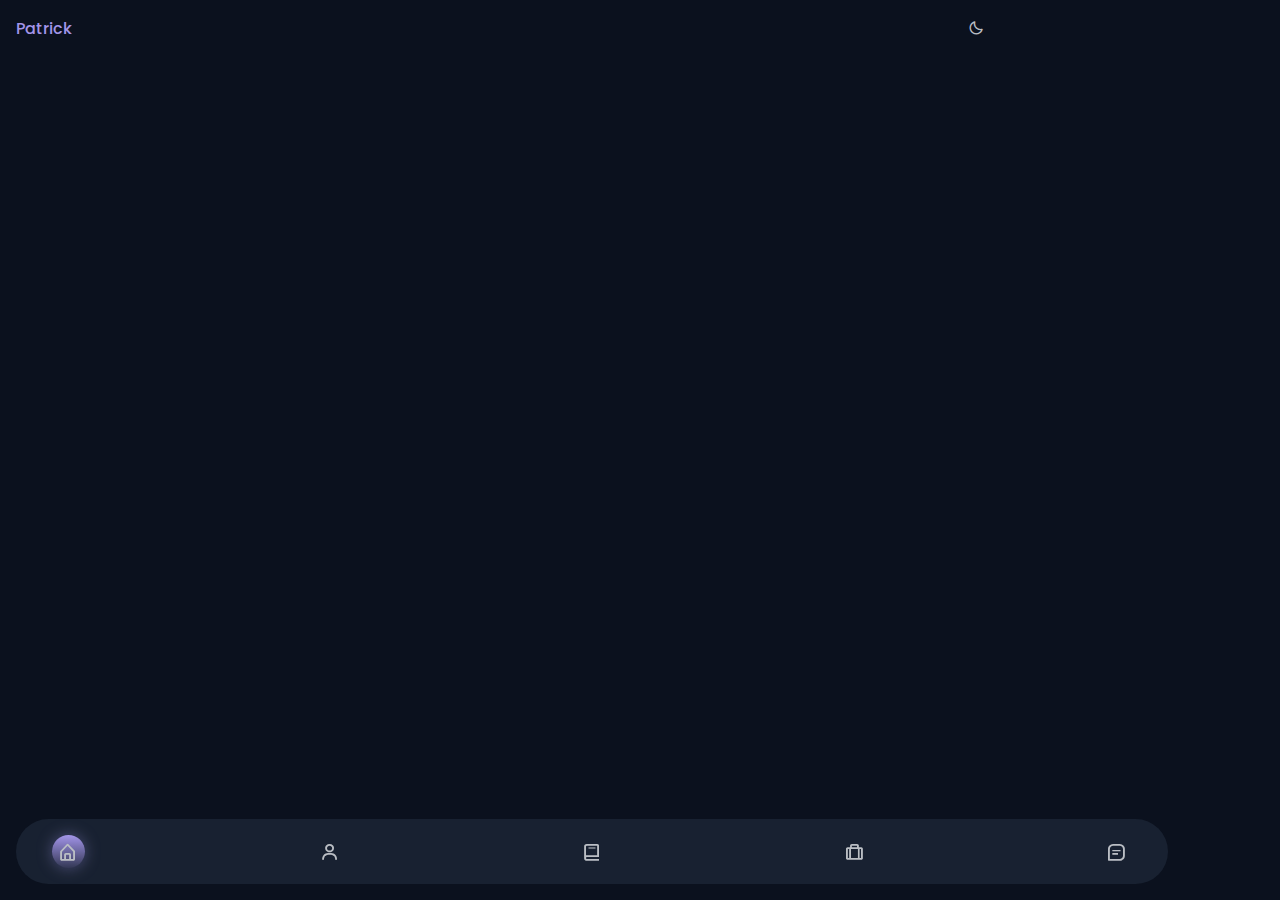
==== Portfolio Project/index.html @ 2e7e0c88 "Structure laid out, navbar completed." ====
<!DOCTYPE html>
  <html lang="en">
  <head>
    <meta charset="UTF-8">
    <meta name="viewport" content="width=device-width, initial-scale=1.0">

    <!--=============== FAVICON ===============-->
    <link rel="shortcut icon" href="Assets/favicon.png" type="image/x-icon">

    <!--=============== BOXICONS ===============-->
    <link href='https://unpkg.com/boxicons@2.1.2/css/boxicons.min.css' rel='stylesheet'>  

    <!--=============== SWIPER CSS ===============-->
    <link rel="stylesheet" href="">

    <!--=============== CSS ===============-->
    <link rel="stylesheet" href="CSS/styles.css">

    <title>Portfolio</title>
  </head>

  <body>
    <!--=============== HEADER ===============-->
    <header class="header" id="header">
            <nav class="nav container">
              <a href="#" class="nav__logo">Patrick</a>

              <div class="nav__menu">
                <ul class="nav__list">
                  <li class="nav__item">
                    <a href="#home" class="nav__link active-link">
                      <i class='bx bx-home-alt'></i>
                    </a>
                  </li>

                  <li class="nav__item">
                    <a href="#about" class="nav__link">
                      <i class='bx bx-user' ></i>
                    </a>
                  </li>

                  <li class="nav__item">
                    <a href="#skills" class="nav__link">
                      <i class='bx bx-book' ></i>
                    </a>
                  </li>

                  <li class="nav__item">
                    <a href="#work" class="nav__link">
                      <i class='bx bx-briefcase-alt' ></i>
                    </a>
                  </li>

                  <li class="nav__item">
                    <a href="#contact" class="nav__link">
                      <i class='bx bx-message-square-detail' ></i>
                    </a>
                  </li>
                </ul>
              </div>

              <!-- Light/Dark Mode Toggle -->
              <i class='bx bx-moon change-theme' id="theme-button"></i>

            </nav>
    </header>

    <!--=============== MAIN ===============-->
    <main class="main">

      <!--=============== HOME ===============-->
      <section class="home section" id="home">
                
      </section>
            
      <!--=============== ABOUT ===============-->
      <section class="about section" id="about">
                
      </section>

      <!--=============== SKILLS ===============-->
      <section class="skills section" id="skills">
                
      </section>

      <!--=============== SERVICES ===============-->
      <section class="services section">
                
      </section>

      <!--=============== WORK ===============-->
      <section class="work section" id="work">
                
      </section>

      <!--=============== TESTIMONIALS ===============-->
      <section class="testimonial section">
                
      </section>

      <!--=============== CONTACT ===============-->
      <section class="contact section" id="contact">
                
      </section>
    </main>

    <!--=============== FOOTER ===============-->
    <footer class="footer">
            
    </footer>

    <!--=============== SCROLLREVEAL ===============-->
    <script src=""></script>

    <!--=============== SWIPER JS ===============-->
    <script src=""></script>

    <!--=============== MIXITUP FILTER ===============-->
    <script src=""></script>

    <!--=============== MAIN JS ===============-->
    <script src="JS/main.js"></script>

  </body>

</html>
---- Portfolio Project/CSS/styles.css ----
/*=============== GOOGLE FONTS ===============*/
@import url('https://fonts.googleapis.com/css2?family=Poppins:wght@400;500;600&display=swap');

/*=============== VARIABLES CSS ===============*/
:root {
  --header-height: 3.5rem;

  /*========== Colors ==========*/
  /*Color mode HSL(hue, saturation, lightness)*/
  /*
        Purple: hsl(250, 66%, 75%)
        Blue: hsl(207, 90%, 72%)
        Pink: hsl(356, 66%, 75%)
        Teal: hsl(174, 63%, 62%)
  */

  --first-hue: 250;
  --sat: 66%;
  --lig: 75%;
  --second-hue: 219;

  --first-color: hsl(var(--first-hue), var(--sat), var(--lig));
  --first-color-alt: hsl(var(--first-hue), var(--sat), 71%); /* -4% */
  --title-color: hsl(var(--second-hue), 15%, 95%);
  --text-color: hsl(var(--second-hue), 8%, 75%);
  --text-color-light: hsl(var(--second-hue), 4%, 55%);
  --body-color: hsl(var(--second-hue), 48%, 8%);
  --container-color: hsl(var(--second-hue), 32%, 12%);

  /*========== Font and typography ==========*/
  /*.5rem = 8px | 1rem = 16px ...*/
  --body-font: 'Poppins', sans-serif;
  --biggest-font-size: 1.75rem;
  --h1-font-size: 1.5rem;
  --h2-font-size: 1.25rem;
  --h3-font-size: 1rem;
  --normal-font-size: .938rem;
  --small-font-size: .813rem;
  --smaller-font-size: .75rem;
  --tiny-font-size: .625rem;

  /*========== Font weight ==========*/
  --font-medium: 500;
  --font-semibold: 600;

  /*========== z index ==========*/
  --z-tooltip: 10;
  --z-fixed: 100;
  --z-modal: 1000;
}

/* Responsive typography */
@media screen and (min-width: 968px) {
  :root {
    --biggest-font-size: 2.5rem;
    --h1-font-size: 2.25rem;
    --h2-font-size: 1.5rem;
    --h3-font-size: 1.25rem;
    --normal-font-size: 1rem;
    --small-font-size: .875rem;
    --smaller-font-size: .813rem;
  }
}

/*=============== BASE ===============*/
* {
  box-sizing: border-box;
  padding: 0;
  margin: 0;
}

html {
  scroll-behavior: smooth;
}

body,
button,
input,
textarea {
  font-family: var(--body-font);
  font-size: var(--normal-font-size);
}

body {
  background-color: var(--body-color);
  color: var(--text-color);
  transition: .4s; /* for light mode animation */
}

h1, h2, h3 {
  color: var(--title-color);
  font-weight: var(--font-semibold);
}

ul {
  list-style: none;
}

a {
  text-decoration: none;
}

button {
  cursor: pointer;
  border: none;
  outline: none;
}

img {
  max-width: 100%;
  height: auto;
}

/*=============== THEME ===============*/


/*========== Variables Dark theme ==========*/


/*========== 
    Color changes in some parts of 
    the website, in light theme
==========*/


/*=============== REUSABLE CSS CLASSES ===============*/
.container {
  max-width: 968px;
  margin-left: 1rem;
  margin-right: 1rem;
}

.grid {
  display: grid;
  gap: 1.25rem;
}

.main {
  overflow: hidden;
}

.section {
  padding: 4.5rem 0 1rem;
}

.section__title, 
.section__subtitle {
  text-align: center;
}

.section__title {
  font-size: var(--h2-font-size);
  color: var(--first-color);
  margin-bottom: 2rem;
}

.section__subtitle {
  display: block;
  font-size: var(--smaller-font-size);
  color: var(--text-color-light);
}

/*=============== HEADER & NAV===============*/
.header {
    position: fixed;
    top: 0;
    left: 0;
    width: 100%;
    background-color: var(--body-color);
    z-index: var(--z-fixed);
}

.nav {
    height: var(--header-height);
    display: flex;
    justify-content: space-between;
    align-items: center;
}

.nav__logo {
    color: var(--first-color);
    font-weight: var(--font-medium);
    transition: .4s;
}

.nav__logo:hover {
    color: var(--first-color-alt);
}

.nav__menu {
    position: fixed;
    bottom: 1rem;
    background-color: hsla(var(--second-hue), 32%, 16%, .8);
    width: 90%;
    border-radius: 4rem;
    padding: 1rem 2.25rem;
    backdrop-filter: blur(10px);
}

.nav__list {
    display: flex;
    justify-content: space-between;
    align-items: center;
}

.nav__link {
    color: var(--text-color);
    font-size: 1.25rem;
    padding: .4rem;
    display: flex;
    border-radius: 5rem;
}

/* Active link */

.active-link {
    background: linear-gradient(180deg,
                hsla(var(--first-hue), var(--sat), var(--lig), 1),
                hsla(var(--first-hue), var(--sat), var(--lig), .2)
                );
    box-shadow: 0 0 16px hsla(var(--first-hue), var(--sat), var(--lig), .4);
}

/* Change background header */


/*=============== HOME ===============*/


/*=============== BUTTONS ===============*/


/*=============== ABOUT ===============*/


/*=============== SKILLS ===============*/


/*=============== SERVICES ===============*/


/* Services modal */


/*Active modal*/


/*=============== WORK ===============*/


/* Active item work*/


/*=============== TESTIMONIAL ===============*/


/* Swiper class */


/*=============== CONTACT ===============*/


/*=============== FOOTER ===============*/


/*=============== SCROLL BAR ===============*/


/*=============== BREAKPOINTS ===============*/
/* For small devices */


/* For medium devices */


/* For large devices */
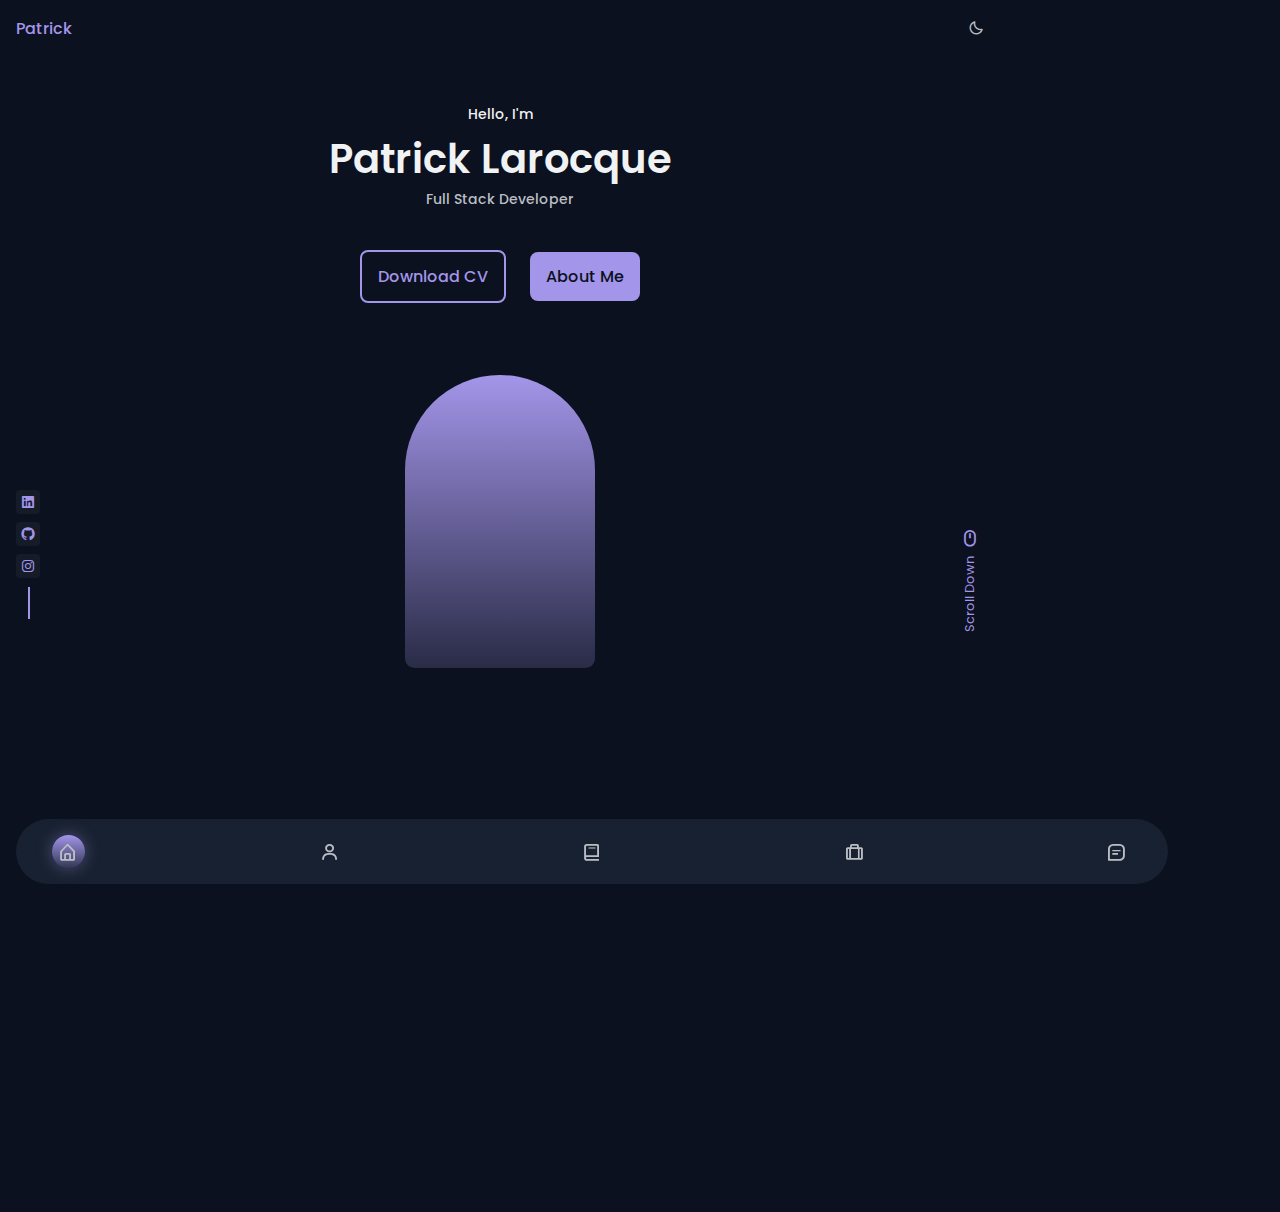
==== commit 3c14c2a3: "README updated. Portfolio home page completed." ====
--- a/Portfolio Project/index.html
+++ b/Portfolio Project/index.html
@@ -70,7 +70,40 @@
 
       <!--=============== HOME ===============-->
       <section class="home section" id="home">
-                
+        <div class="home__container container grid">
+          
+          <div class="home__data">
+            <span class="home__greeting">Hello, I'm</span>
+            <h1 class="home__name">Patrick Larocque</h1>
+            <h3 class="home__education">Full Stack Developer</h3>
+
+            <div class="home__buttons">
+              <a href="" class="button button--ghost">Download CV</a>
+              <a href="#about" class="button">About Me</a>
+            </div>
+          </div>
+
+          <div class="home__handle">
+            <img src="" alt="" class="home__img">
+          </div>
+
+          <div class="home__social">
+            <a href="" class="home__social-link">
+              <i class='bx bxl-linkedin-square'></i>
+            </a>
+            <a href="" class="home__social-link">
+              <i class='bx bxl-github'></i>
+            </a>
+            <a href="" class="home__social-link">
+              <i class='bx bxl-instagram'></i>
+            </a>
+          </div>
+          
+          <a href="#about" class="home__scroll">
+            <i class='bx bx-mouse home__scroll-icon' ></i>
+            <span class="home__scroll-name">Scroll Down</span>
+          </a>
+        </div>           
       </section>
             
       <!--=============== ABOUT ===============-->
--- a/Portfolio Project/CSS/styles.css
+++ b/Portfolio Project/CSS/styles.css
@@ -225,10 +225,139 @@
 
 
 /*=============== HOME ===============*/
-
+.home__container {
+  position: relative;
+  row-gap: 4.5rem;
+  padding-top: 2rem;
+}
+
+.home__data {
+  text-align: center;
+}
+
+.home__greeting,
+.home__education {
+  font-size: var(--small-font-size);
+  font-weight: var(--font-medium);
+}
+
+.home__greeting {
+  display: block;
+  color: var(--title-color);
+  margin-bottom: .25rem;
+}
+
+.home__education {
+  color: var(--text-color);
+  margin-bottom: 2.5rem;
+}
+
+.home__name {
+  font-size: var(--biggest-font-size);
+}
+
+.home__img {
+  width: 160px;
+}
+
+.home__handle {
+  justify-self: center;
+  width: 190px;
+  height: 293px;
+  background: linear-gradient(180deg,
+              hsla(var(--first-hue), var(--sat), var(--lig), 1),
+              hsla(var(--first-hue), var(--sat), var(--lig), .2)
+              );
+  border-radius: 10rem 10rem 1rem 1rem;
+  display: flex;
+  align-items: flex-end;
+  justify-content: center;
+  overflow: hidden;
+}
+
+.home__buttons {
+  display: flex;
+  justify-content: center;
+  align-items: center;
+  gap: 1.5rem;
+}
+
+.home__social,
+.home__scroll {
+  position: absolute;
+}
+
+.home__social {
+  bottom: 5rem;
+  left: 0;
+  display: grid;
+  row-gap: .5rem;
+}
+
+.home__social-link {
+  width: max-content;
+  background-color: var(--container-color);
+  color: var(--first-color);
+  padding: .25rem;
+  border-radius: .25rem;
+  display: flex;
+  font-size: 1rem;
+  transition: .4s;
+}
+
+.home__social-link:hover {
+  background-color: --first-color;
+  color: #fff;
+}
+
+.home__social::after {
+  content: '';
+  width: 32px;
+  height: 2px;
+  background-color: var(--first-color);
+  transform: rotate(90deg) translate(16px, 3px);
+}
+
+.home__scroll {
+  color: var(--first-color);
+  right: -1.5rem;
+  bottom: 4rem;
+  display: grid;
+  row-gap: 2.25rem;
+  justify-items: center;
+}
+
+.home__scroll-icon {
+  font-size: 1.25rem;
+}
+
+.home__scroll-name {
+  font-size: var(--smaller-font-size);
+  transform: rotate(-90deg);
+}
 
 /*=============== BUTTONS ===============*/
-
+.button {
+  display: inline-block;
+  background-color: var(--first-color);
+  color: var(--body-color);
+  padding: .75rem 1rem;
+  border-radius: .5rem;
+  font-weight: var(--font-medium);
+  transition: .4s;
+}
+
+.button:hover {
+  background-color: var(--first-color-alt);
+  color: var(--body-color);
+}
+
+.button--ghost {
+  background-color: transparent;
+  border: 2px solid var(--first-color);
+  color: var(--first-color);
+
+}
 
 /*=============== ABOUT ===============*/
 
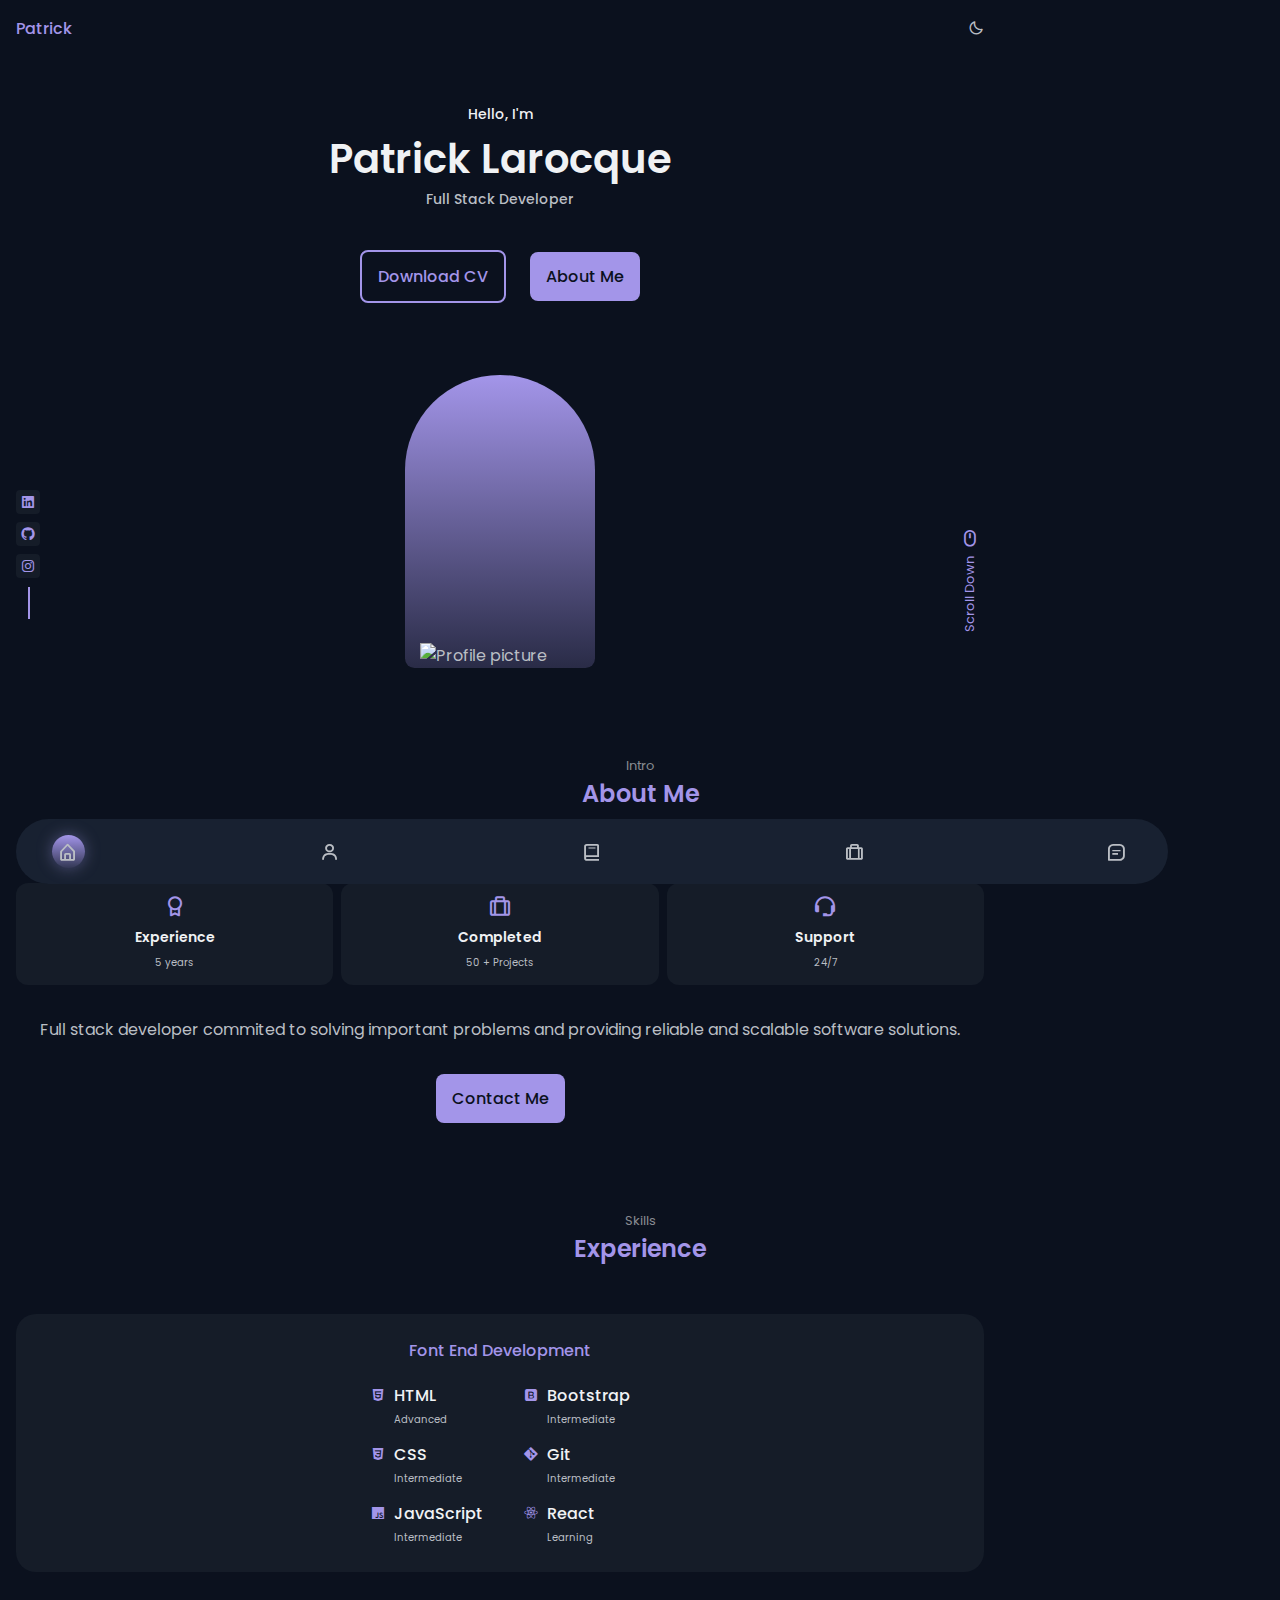
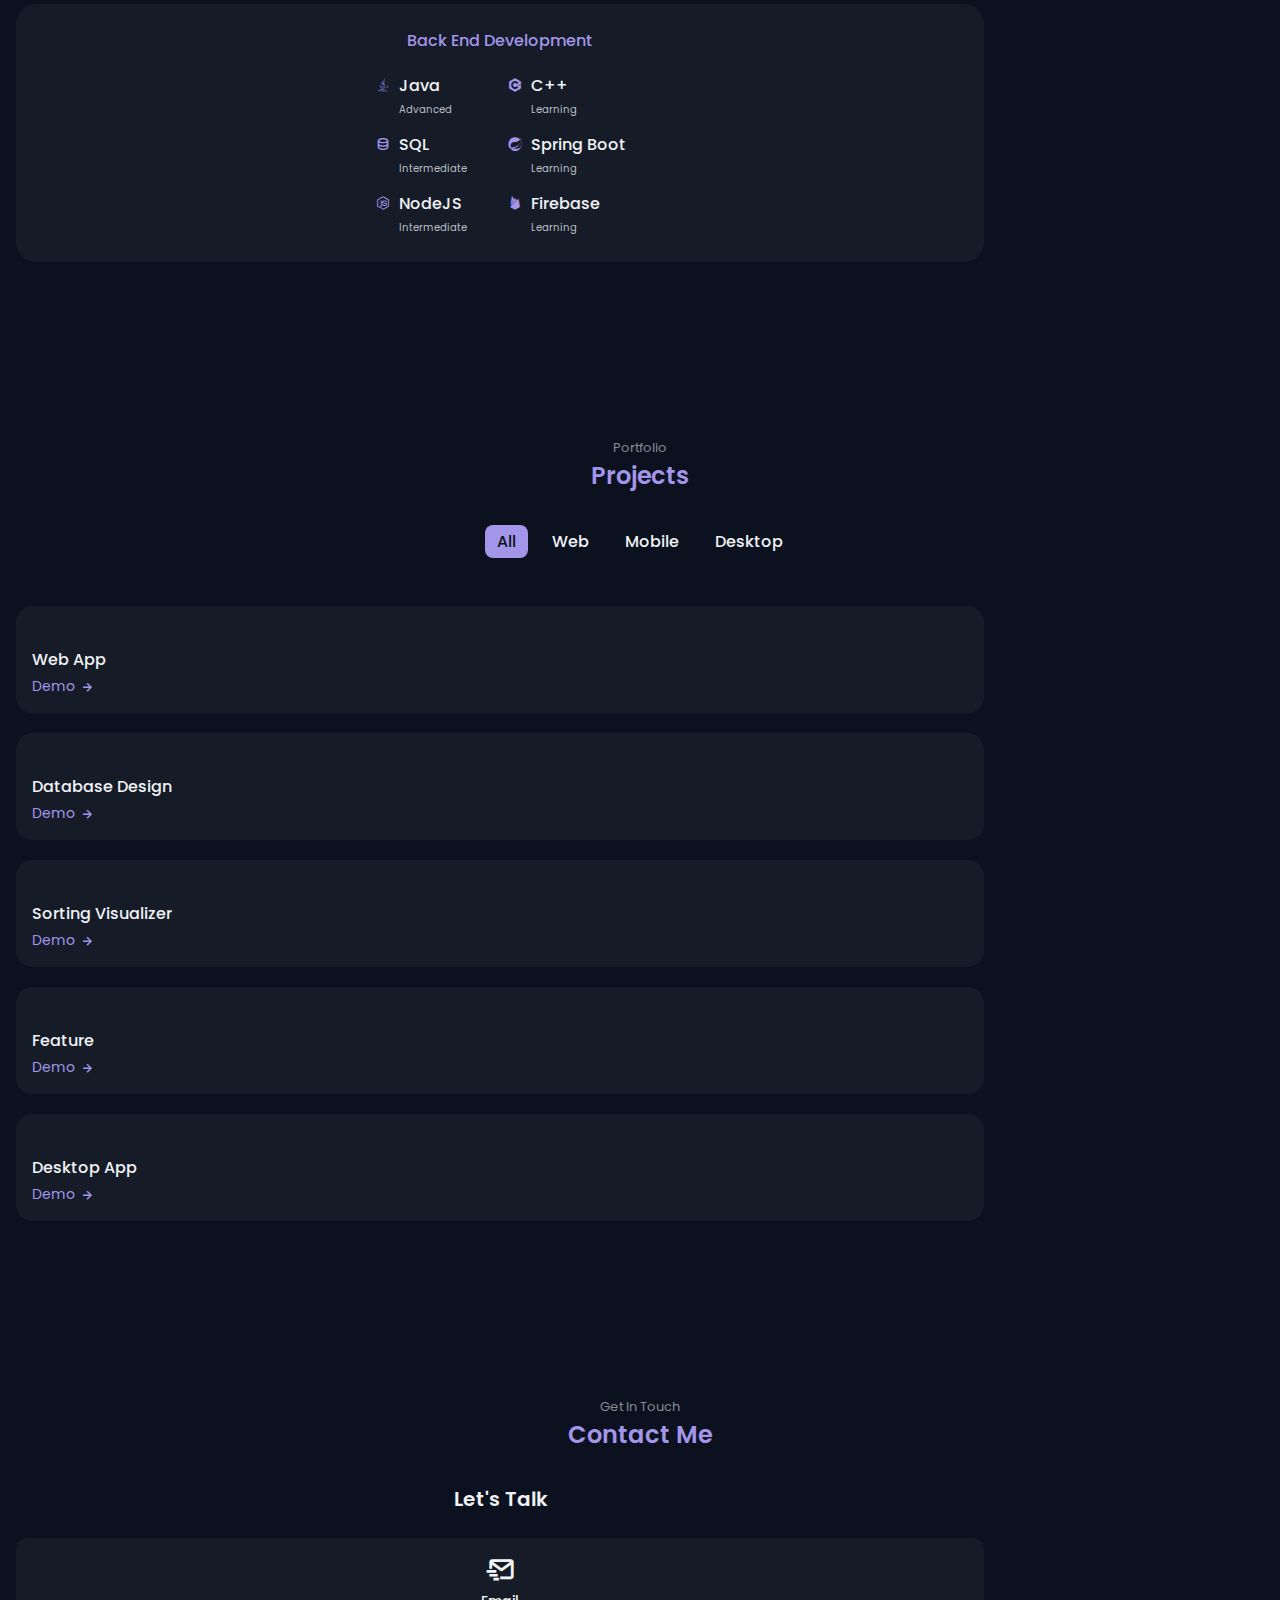
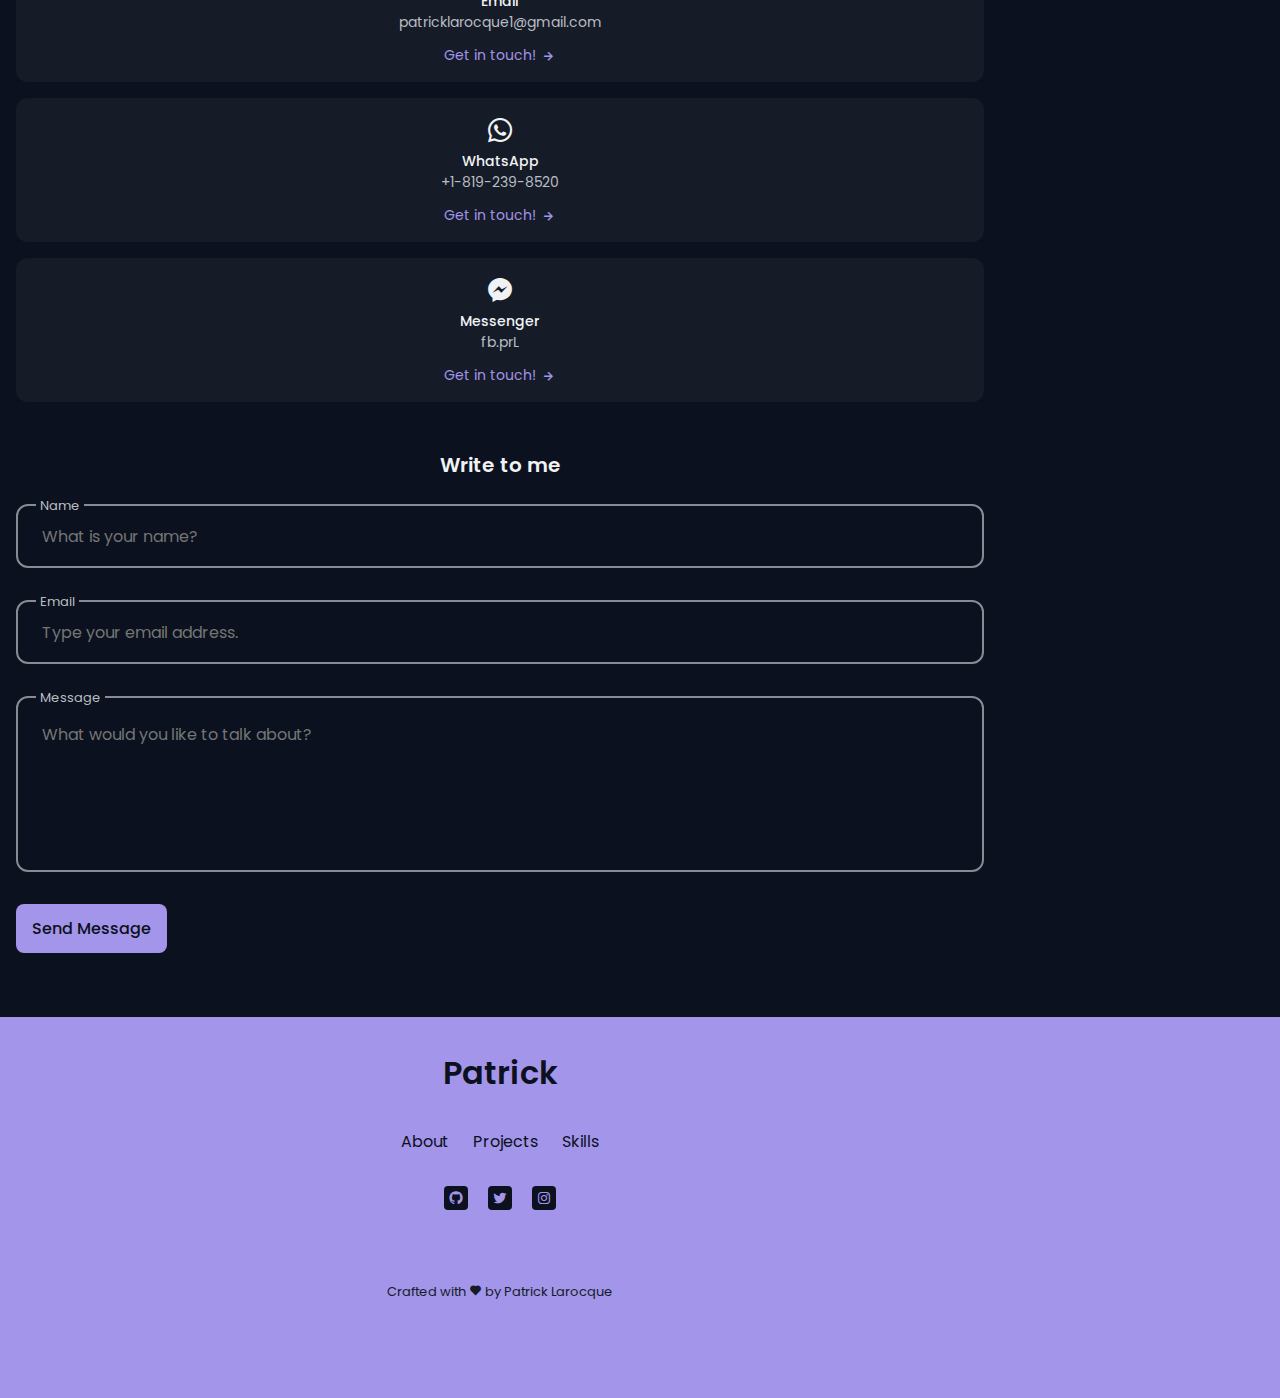
==== commit b826d89b: "Skills, Work, Contact and Footer sections completed." ====
--- a/Portfolio Project/index.html
+++ b/Portfolio Project/index.html
@@ -22,47 +22,47 @@
   <body>
     <!--=============== HEADER ===============-->
     <header class="header" id="header">
-            <nav class="nav container">
-              <a href="#" class="nav__logo">Patrick</a>
-
-              <div class="nav__menu">
-                <ul class="nav__list">
-                  <li class="nav__item">
-                    <a href="#home" class="nav__link active-link">
-                      <i class='bx bx-home-alt'></i>
-                    </a>
-                  </li>
-
-                  <li class="nav__item">
-                    <a href="#about" class="nav__link">
-                      <i class='bx bx-user' ></i>
-                    </a>
-                  </li>
-
-                  <li class="nav__item">
-                    <a href="#skills" class="nav__link">
-                      <i class='bx bx-book' ></i>
-                    </a>
-                  </li>
-
-                  <li class="nav__item">
-                    <a href="#work" class="nav__link">
-                      <i class='bx bx-briefcase-alt' ></i>
-                    </a>
-                  </li>
-
-                  <li class="nav__item">
-                    <a href="#contact" class="nav__link">
-                      <i class='bx bx-message-square-detail' ></i>
-                    </a>
-                  </li>
-                </ul>
-              </div>
-
-              <!-- Light/Dark Mode Toggle -->
-              <i class='bx bx-moon change-theme' id="theme-button"></i>
-
-            </nav>
+      <nav class="nav container">
+        <a href="#" class="nav__logo">Patrick</a>
+
+          <div class="nav__menu">
+            <ul class="nav__list">
+              <li class="nav__item">
+                <a href="#home" class="nav__link active-link">
+                  <i class='bx bx-home-alt'></i>
+                 </a>
+              </li>
+
+              <li class="nav__item">
+                <a href="#about" class="nav__link">
+                  <i class='bx bx-user' ></i>
+                </a>
+              </li>
+
+              <li class="nav__item">
+                <a href="#skills" class="nav__link">
+                  <i class='bx bx-book' ></i>
+                </a>
+              </li>
+
+              <li class="nav__item">
+                <a href="#work" class="nav__link">
+                  <i class='bx bx-briefcase-alt' ></i>
+                </a>
+              </li>
+
+              <li class="nav__item">
+                <a href="#contact" class="nav__link">
+                  <i class='bx bx-message-square-detail' ></i>
+                </a>
+              </li>
+            </ul>
+          </div>
+
+          <!-- Light/Dark Mode Toggle -->
+          <i class='bx bx-moon change-theme' id="theme-button"></i>
+
+      </nav>
     </header>
 
     <!--=============== MAIN ===============-->
@@ -84,17 +84,17 @@
           </div>
 
           <div class="home__handle">
-            <img src="" alt="" class="home__img">
+            <img src="Assets/perfil.png" alt="Profile picture" class="home__img">
           </div>
 
           <div class="home__social">
-            <a href="" class="home__social-link">
+            <a href="https://www.linkedin.com/" target="_blank" class="home__social-link">
               <i class='bx bxl-linkedin-square'></i>
             </a>
-            <a href="" class="home__social-link">
+            <a href="https://github.com/PatrickLarocque" target="_blank" class="home__social-link">
               <i class='bx bxl-github'></i>
             </a>
-            <a href="" class="home__social-link">
+            <a href="https://www.instagram.com/" target="_blank" class="home__social-link">
               <i class='bx bxl-instagram'></i>
             </a>
           </div>
@@ -108,12 +108,176 @@
             
       <!--=============== ABOUT ===============-->
       <section class="about section" id="about">
-                
+        <span class="section__subtitle">Intro</span>
+        <h2 class="section__title">About Me</h2>
+
+        <div class="about__container container grid">
+          <img src="Assets/about.jpg" alt="" class="about__img">
+          <div class="about__data">
+            <div class="about__info">
+              <div class="about__box">
+                <i class='bx bx-award about__icon'></i>
+                <h3 class="about__title">Experience</h3>
+                <span class="about__subtitle">5 years</span>
+              </div>
+
+              <div class="about__box">
+                <i class='bx bx-briefcase-alt about__icon'></i>
+                <h3 class="about__title">Completed</h3>
+                <span class="about__subtitle">50 + Projects</span>
+              </div>
+
+              <div class="about__box">
+                <i class='bx bx-support about__icon'></i>
+                <h3 class="about__title">Support</h3>
+                <span class="about__subtitle">24/7</span>
+              </div>
+            </div>
+
+            <p class="about__description">
+              Full stack developer commited to solving important problems and providing reliable and 
+              scalable software solutions.
+            </p>
+
+            <a href="#contact" class="button">Contact Me</a>
+
+          </div>
+        </div>
       </section>
 
       <!--=============== SKILLS ===============-->
       <section class="skills section" id="skills">
+        <span class="section__subtitle">Skills</span>
+        <h2 class="section__title">Experience</h2>
+
+        <div class="skills__container container grid">
+          <div class="skills__content">
+            <h3 class="skills__title">Font End Development</h3>
+
+            <div class="skills__box">
+
+              <div class="skills__group">
+                <div class="skills__data">
+                  <i class='bx bxl-html5 skills__icon'></i>
+
+                  <div>
+                    <h3 class="skills__name">HTML</h3>
+                    <span class="skills__level">Advanced</span>
+                  </div>
+                </div>
+
+                <div class="skills__data">
+                  <i class='bx bxl-css3 skills__icon' ></i>
+
+                  <div>
+                    <h3 class="skills__name">CSS</h3>
+                    <span class="skills__level">Intermediate</span>
+                  </div>
+                </div>
+
+                <div class="skills__data">
+                  <i class='bx bxl-javascript skills__icon' ></i>
+
+                  <div>
+                    <h3 class="skills__name">JavaScript</h3>
+                    <span class="skills__level">Intermediate</span>
+                  </div>
+                </div>
+              </div>
+
+              <div class="skills__group">
+                <div class="skills__data">
+                  <i class='bx bxl-bootstrap skills__icon' ></i>
+
+                  <div>
+                    <h3 class="skills__name">Bootstrap</h3>
+                    <span class="skills__level">Intermediate</span>
+                  </div>
+                </div>
                 
+                <div class="skills__data">
+                  <i class='bx bxl-git skills__icon' ></i>
+
+                  <div>
+                    <h3 class="skills__name">Git</h3>
+                    <span class="skills__level">Intermediate</span>
+                  </div>
+                </div>
+
+                <div class="skills__data">
+                  <i class='bx bxl-react skills__icon' ></i>
+
+                  <div>
+                    <h3 class="skills__name">React</h3>
+                    <span class="skills__level">Learning</span>
+                  </div>
+                </div>
+              </div>
+
+            </div>
+          </div>
+
+          <div class="skills__content">
+            <h3 class="skills__title">Back End Development</h3>
+
+            <div class="skills__box">
+
+              <div class="skills__group">
+                <div class="skills__data">
+                  <i class='bx bxl-java skills__icon' ></i>
+                  <div>
+                    <h3 class="skills__name">Java</h3>
+                    <span class="skills__level">Advanced</span>
+                  </div>
+                </div>
+
+                <div class="skills__data">
+                  <i class='bx bx-data skills__icon' ></i>
+                  <div>
+                    <h3 class="skills__name">SQL</h3>
+                    <span class="skills__level">Intermediate</span>
+                  </div>
+                </div>
+
+                <div class="skills__data">
+                  <i class='bx bxl-nodejs skills__icon' ></i>
+                  <div>
+                    <h3 class="skills__name">NodeJS</h3>
+                    <span class="skills__level">Intermediate</span>
+                  </div>
+                </div>
+              </div>
+
+              <div class="skills__group">
+                <div class="skills__data">
+                  <i class='bx bxl-c-plus-plus skills__icon'></i>
+                  <div>
+                    <h3 class="skills__name">C++</h3>
+                    <span class="skills__level">Learning</span>
+                  </div>
+                </div>
+                
+                <div class="skills__data">
+                  <i class='bx bxl-spring-boot skills__icon' ></i>
+
+                  <div>
+                    <h3 class="skills__name">Spring Boot</h3>
+                    <span class="skills__level">Learning</span>
+                  </div>
+                </div>
+
+                <div class="skills__data">
+                  <i class='bx bxl-firebase skills__icon' ></i>
+                  <div>
+                    <h3 class="skills__name">Firebase</h3>
+                    <span class="skills__level">Learning</span>
+                  </div>
+                </div>
+              </div>
+
+            </div>
+          </div>
+        </div>
       </section>
 
       <!--=============== SERVICES ===============-->
@@ -123,7 +287,58 @@
 
       <!--=============== WORK ===============-->
       <section class="work section" id="work">
-                
+        <span class="section__subtitle">Portfolio</span>
+        <h2 class="section__title">Projects</h2>
+
+        <div class="work__filters">
+          <span class="work__item active-work" data-filter='all'>All</span>
+          <span class="work__item" data-filter='.web'>Web</span>
+          <span class="work__item" data-filter='.mobile'>Mobile</span>
+          <span class="work__item" data-filter='.desktop'>Desktop</span>
+        </div>
+
+        <div class="work__container container grid">
+          <div class="work__card mix web">
+            <img src="Assets/work1.jpg" alt="" class="work__img">
+            <h3 class="work__title">Web App</h3>
+            <a href="" class="work__button">Demo
+              <i class='bx bx-right-arrow-alt work__icon' ></i>
+            </a>
+          </div>
+
+          <div class="work__card mix mobile">
+            <img src="Assets/work2.jpg" alt="" class="work__img">
+            <h3 class="work__title">Database Design</h3>
+            <a href="" class="work__button">Demo
+              <i class='bx bx-right-arrow-alt work__icon' ></i>
+            </a>
+          </div>
+
+          <div class="work__card mix web desktop">
+            <img src="Assets/work3.jpg" alt="" class="work__img">
+            <h3 class="work__title">Sorting Visualizer</h3>
+            <a href="" class="work__button">Demo
+              <i class='bx bx-right-arrow-alt work__icon' ></i>
+            </a>
+          </div>
+
+          <div class="work__card mix database">
+            <img src="Assets/work4.jpg" alt="" class="work__img">
+            <h3 class="work__title">Feature</h3>
+            <a href="" class="work__button">Demo
+              <i class='bx bx-right-arrow-alt work__icon' ></i>
+            </a>
+          </div>
+
+          <div class="work__card mix desktop mobile">
+            <img src="Assets/work5.jpg" alt="" class="work__img">
+            <h3 class="work__title">Desktop App</h3>
+            <a href="" class="work__button">Demo
+              <i class='bx bx-right-arrow-alt work__icon' ></i>
+            </a>
+          </div>
+
+        </div>
       </section>
 
       <!--=============== TESTIMONIALS ===============-->
@@ -133,13 +348,104 @@
 
       <!--=============== CONTACT ===============-->
       <section class="contact section" id="contact">
-                
+        <span class="section__subtitle">Get In Touch</span>
+        <h2 class="section__title">Contact Me</h2>
+        
+        <div class="contact__container container grid">
+          <div class="contact__content">
+            <h3 class="contact__title">Let's Talk</h3>
+
+            <div class="contact__info">
+              <div class="contact__card">
+                <i class='bx bx-mail-send contact__card-icon'></i>
+                <h3 class="contact__card-title">Email</h3>
+                <span class="contact__card-data">patricklarocque1@gmail.com</span>
+
+                <a href="mailto:patricklarocque1@gmail.com" target="_blank" class="contact__button">Get in touch!
+                  <i class='bx bx-right-arrow-alt contact__button-icon' ></i>
+                </a>
+              </div>
+
+              <div n class="contact__card">
+                <i class='bx bxl-whatsapp contact__card-icon' ></i>
+                <h3 class="contact__card-title">WhatsApp</h3>
+                <span class="contact__card-data">+1-819-239-8520</span>
+
+                <a href="https://api.whatsapp.com/send?phone=18192398520&text=Hello Patrick, nice to meet you." target="_blank" class="contact__button">Get in touch!
+                  <i class='bx bx-right-arrow-alt contact__button-icon'></i>
+                </a>
+              </div>
+
+              <div class="contact__card">
+                <i class='bx bxl-messenger contact__card-icon' ></i>
+                <h3 class="contact__card-title">Messenger</h3>
+                <span class="contact__card-data">fb.prL</span>
+
+                <a href="https://m.me/fb.prL" target="_blank" class="contact__button">Get in touch!
+                  <i class='bx bx-right-arrow-alt contact__button-icon' ></i>
+                </a>
+              </div>
+            </div>
+          </div>
+
+          <div class="contact__content">
+            <h3 class="contact__title">Write to me</h3>
+            <form action="" class="contact__form">
+
+              <div class="contact__form-div">
+                <label for="" class="contact__form-tag">Name</label>
+                <input type="text" placeholder="What is your name?" class="contact__form-input">
+              </div>
+              
+              <div class="contact__form-div">
+                <label for="" class="contact__form-tag">Email</label>
+                <input type="email" placeholder="Type your email address." class="contact__form-input">
+              </div>
+
+              <div class="contact__form-div contact__form-area">
+                <label for="" class="contact__form-tag">Message</label>
+                <textarea name="" id="" cols="30" rows="10" placeholder="What would you like to talk about?" class="contact__form-input"></textarea>
+              </div>
+
+              <button class="button">Send Message</button>
+            </form>
+          </div>
+        </div>
       </section>
     </main>
 
     <!--=============== FOOTER ===============-->
     <footer class="footer">
-            
+      <div class="footer__container container">
+        <h1 class="footer__title">Patrick</h1>
+
+        <ul class="footer__list">
+          <li>
+            <a href="#about" class="footer__link">About</a>
+          </li>
+          <li>
+            <a href="#work" class="footer__link">Projects</a>
+          </li>
+          <li>
+            <a href="#skills" class="footer__link">Skills</a>
+          </li>
+        </ul>
+
+        <ul class="footer__social">
+          <a href="https://github.com/PatrickLarocque" class="footer__social-link">
+            <i class='bx bxl-github' ></i>
+          </a>
+          <a href="https://twitter.com/" class="footer__social-link">
+            <i class='bx bxl-twitter' ></i>
+          </a>
+          <a href="https://www.instagram.com/" class="footer__social-link">
+            <i class='bx bxl-instagram' ></i>
+          </a>
+        </ul>
+
+        <span class="footer__copy">Crafted with <i class='bx bxs-heart'></i> by Patrick Larocque</span>
+
+      </div>       
     </footer>
 
     <!--=============== SCROLLREVEAL ===============-->
@@ -149,7 +455,7 @@
     <script src=""></script>
 
     <!--=============== MIXITUP FILTER ===============-->
-    <script src=""></script>
+    <script src="JS/mixitup.min.js"></script>
 
     <!--=============== MAIN JS ===============-->
     <script src="JS/main.js"></script>
--- a/Portfolio Project/CSS/styles.css
+++ b/Portfolio Project/CSS/styles.css
@@ -222,7 +222,9 @@
 }
 
 /* Change background header */
-
+.scroll-header {
+  box-shadow: 0 4px 4px hsla(0, 0%, 4%, .3);
+}
 
 /*=============== HOME ===============*/
 .home__container {
@@ -360,9 +362,102 @@
 }
 
 /*=============== ABOUT ===============*/
-
+.about__container {
+  row-gap: 2.5rem;
+}
+
+.about__img {
+  width: 220px;
+  border-radius: 1.5rem;
+  justify-self: center;
+}
+
+.about__data {
+  text-align: center;
+}
+
+.about__info {
+  display: grid;
+  grid-template-columns: repeat(3, 1fr);
+  gap: .5rem;
+  margin-bottom: 2rem;
+}
+
+.about__box {
+  background-color: var(--container-color);
+  border-radius: .75rem;
+  padding: .75rem .5rem;
+}
+
+.about__icon {
+  font-size: 1.5rem;
+  color: var(--first-color);
+  margin-bottom: .5rem;
+}
+
+.about__title {
+  font-size: var(--small-font-size);
+}
+
+.about__subtitle {
+  font-size: var(--tiny-font-size);
+}
+
+.about__description {
+  margin-bottom: 2rem;
+}
 
 /*=============== SKILLS ===============*/
+.skills__container {
+  row-gap: 2rem;
+  padding-top: 1rem;
+}
+
+.skills__content {
+  background-color: var(--container-color);
+  padding: 1.5rem;
+  border-radius: 1.25rem;
+}
+
+.skills__title {
+  font-size: var(--normal-font-size);
+  font-weight: var(--font-medium);
+  color: var(--first-color);
+  text-align: center;
+  margin-bottom: 1.5rem;
+}
+
+.skills__box {
+  display: flex;
+  justify-content: center;
+  column-gap: 2.5rem;
+}
+
+.skills__group {
+  display: grid;
+  align-content: flex-start;
+  row-gap: 1rem;
+}
+
+.skills__data {
+  display: flex;
+  column-gap: .5rem;
+}
+
+.skills__icon {
+  font-size: 1rem;
+  color: var(--first-color);
+}
+
+.skills__name {
+  font-size: var(--normal-font-size);
+  font-weight: var(--font-medium);
+  line-height: 18px;
+}
+
+.skills__level {
+  font-size: var(--tiny-font-size);
+}
 
 
 /*=============== SERVICES ===============*/
@@ -375,9 +470,67 @@
 
 
 /*=============== WORK ===============*/
+.work__container {
+  padding-top: 1rem;
+}
+
+.work__filters {
+  display: flex;
+  justify-content: center;
+  align-items: conter;
+  column-gap: .75rem;
+  margin-bottom: 2rem;
+}
+
+.work__item {
+  cursor: pointer;
+  color: var(--title-color);
+  padding: .25rem .75rem;
+  font-weight: var(--font-medium);
+  border-radius: .5rem;
+}
+
+.work__card {
+  background-color: var(--container-color);
+  padding: 1rem;
+  border-radius: 1rem;
+}
+
+.work__img {
+  border-radius: 1rem;
+  margin-bottom: .75rem;
+}
+
+.work__title {
+  font-size: var(--normal-font-size);
+  font-weight: var(--font-medium);
+  margin-bottom: .25rem;
+}
+
+.work__button {
+  width: max-content;
+  color: var(--first-color);
+  font-size: var(--small-font-size);
+  display: flex;
+  align-items: center;
+  column-gap: .25rem;
+}
+
+.work__button:hover .work__icon {
+  transform: translateX(.25rem);
+}
+
+.work__icon {
+  font-size: 1rem;
+  transition: .4s;
+}
 
 
 /* Active item work*/
+.active-work {
+  background-color: var(--first-color);
+  color: var(--body-color);
+}
 
 
 /*=============== TESTIMONIAL ===============*/
@@ -387,13 +540,169 @@
 
 
 /*=============== CONTACT ===============*/
-
+.contact__container {
+  row-gap: 3rem;
+  padding-bottom: 3rem;
+}
+
+.contact__title {
+  text-align: center;
+  font-size: var(--h3-font-size);
+  margin-bottom: 1.5rem;
+}
+
+.contact__info {
+  display: grid;
+  gap: 1rem;
+}
+
+.contact__card {
+  background-color: var(--container-color);
+  padding: 1rem;
+  border-radius: .75rem;
+  text-align: center;
+}
+
+.contact__card-icon {
+  font-size: 2rem;
+  color: var(--title-color);
+  margin-bottom: .25rem;
+}
+
+.contact__card-title,
+.contact__card-data {
+  font-size: var(--small-font-size);
+}
+
+.contact__card-title {
+  font-weight: var(--font-medium);
+}
+
+.contact__card-data {
+  display: block;
+  margin-bottom: .75rem;
+}
+
+.contact__button {
+  color: var(--first-color);
+  font-size: var(--small-font-size);
+  display: flex;
+  align-items: center;
+  justify-content: center;
+  column-gap: .25rem;
+}
+
+.contact__button:hover .contact__button-icon {
+  transform: translateX(.25rem);
+}
+
+.contact__button-icon {
+  font-size: 1rem;
+  transition: .4s;
+}
+
+.contact__form-div {
+  position: relative;
+  margin-bottom: 2rem;
+  height: 4rem;
+}
+
+.contact__form-input {
+  position: absolute;
+  top: 0;
+  left: 0;
+  width: 100%;
+  height: 100%;
+  border: 2px solid var(--text-color-light);
+  background: none;
+  color: var(--text-color);
+  outline: none;
+  padding: 1.5rem;
+  border-radius: .75rem;
+  z-index: 1;
+}
+
+.contact__form-tag {
+  position: absolute;
+  top: -.75rem;
+  left: 1.25rem;
+  font-size: var(--smaller-font-size);
+  padding: .25rem;
+  background-color: var(--body-color);
+  z-index: 10;
+}
+
+.contact__form-area {
+  height: 11rem;
+}
+
+.contact__form-area textarea {
+  resize: none;
+}
 
 /*=============== FOOTER ===============*/
-
-
+.footer {
+  background-color: var(--first-color);
+}
+
+.footer__container {
+  padding: 2rem 0 6rem;
+}
+
+.footer__title,
+.footer__link {
+  color: var(--body-color);
+}
+
+.footer__title {
+  text-align: center;
+  margin-bottom: 2rem;
+}
+
+.footer__list {
+  display: flex;
+  justify-content: center;
+  column-gap: 1.5rem;
+  margin-bottom: 2rem;
+}
+
+.footer__social {
+  display: flex;
+  justify-content: center;
+  column-gap: 1.25rem;
+}
+
+.footer__social-link {
+  background-color: var(--body-color);
+  color: var(--first-color);
+  padding: .25rem;
+  border-radius: .25rem;
+  font-size: 1rem;
+  display: inline-flex;
+}
+
+.footer__copy {
+  display: block;
+  margin-top: 4.5rem;
+  color: var(--container-color);
+  text-align: center;
+  font-size: var(--smaller-font-size);
+}
 /*=============== SCROLL BAR ===============*/
-
+::-webkit-scrollbar {
+  width: .6rem;
+  border-radius: .5rem;
+  background-color: hsl(var(--second-hue), 8%, 38%);
+}
+
+::-webkit-scrollbar-thumb {
+  background-color: hsl(var(--second-hue), 8%, 26%);
+  border-radius: .5rem;
+}
+
+::-webkit-scrollbar-thumb:hover {
+  background-color: hsl(var(--second-hue), 8%, 20%);
+}
 
 /*=============== BREAKPOINTS ===============*/
 /* For small devices */
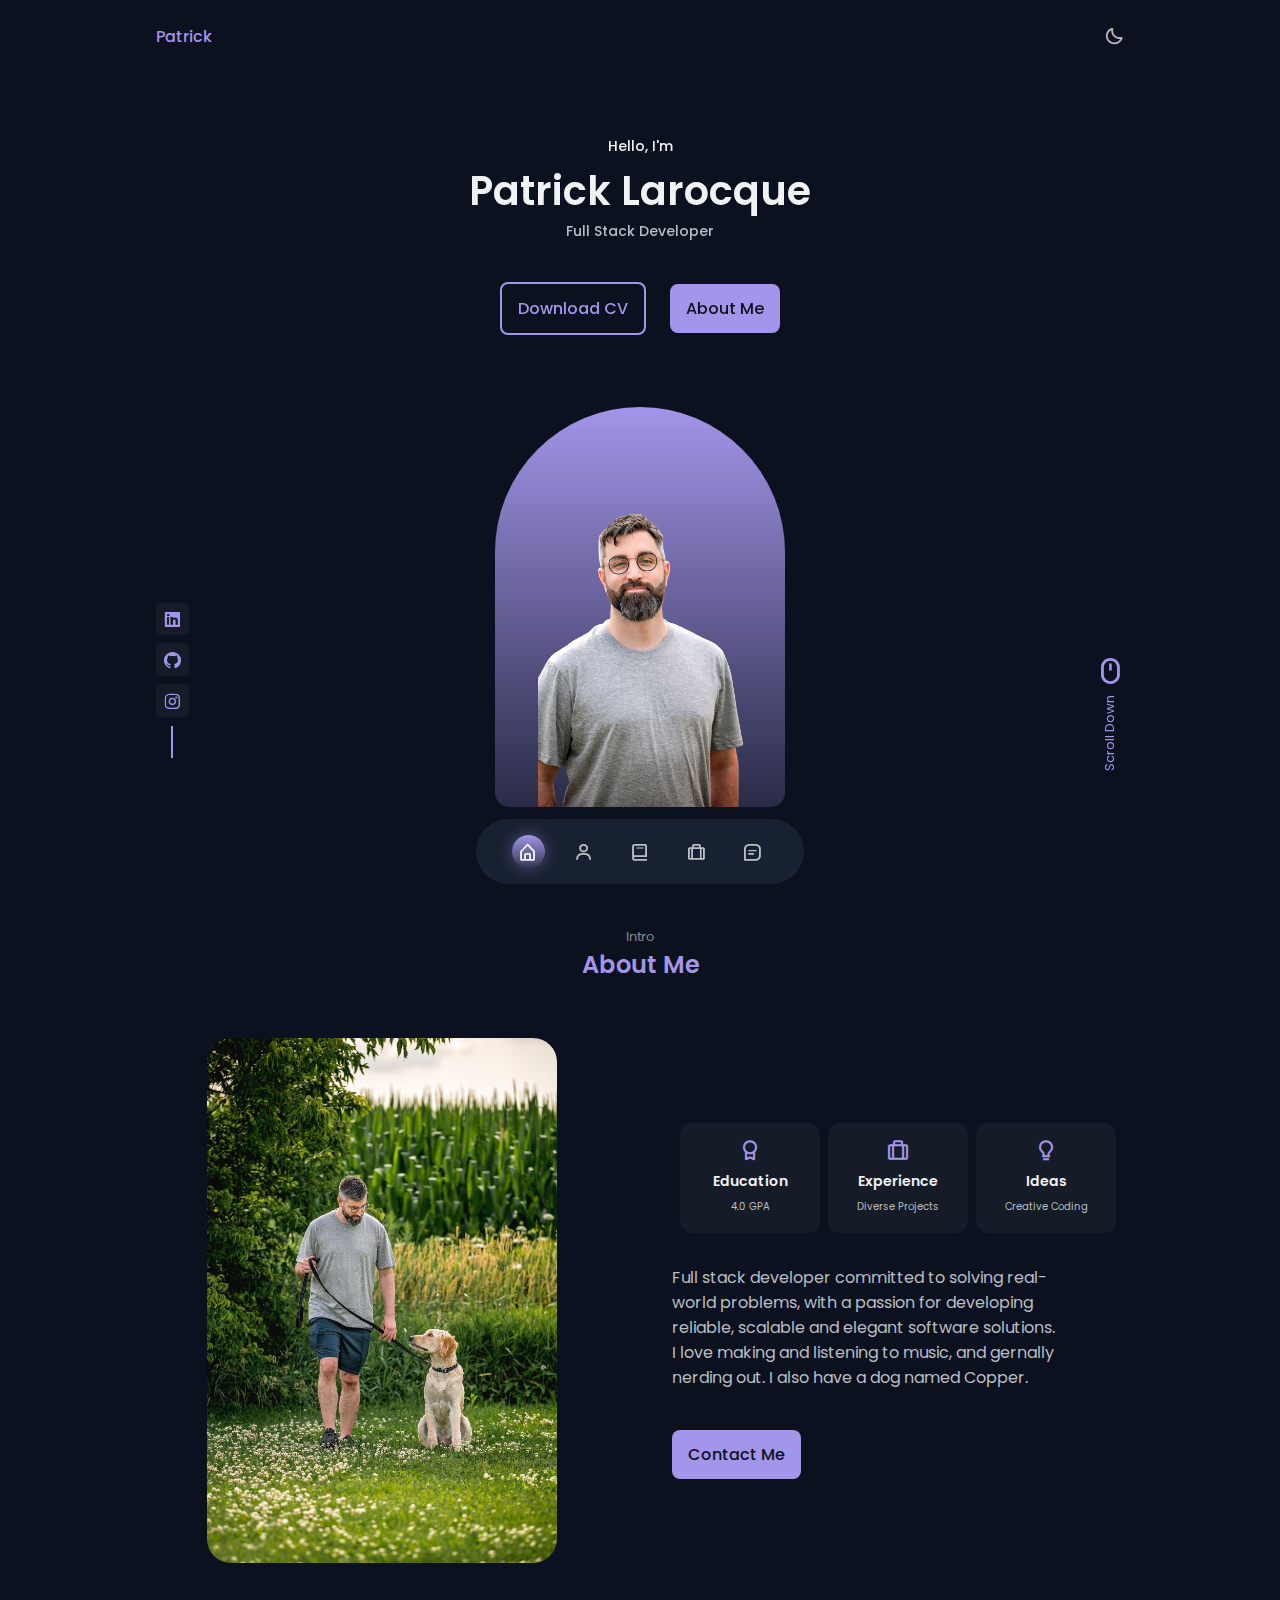
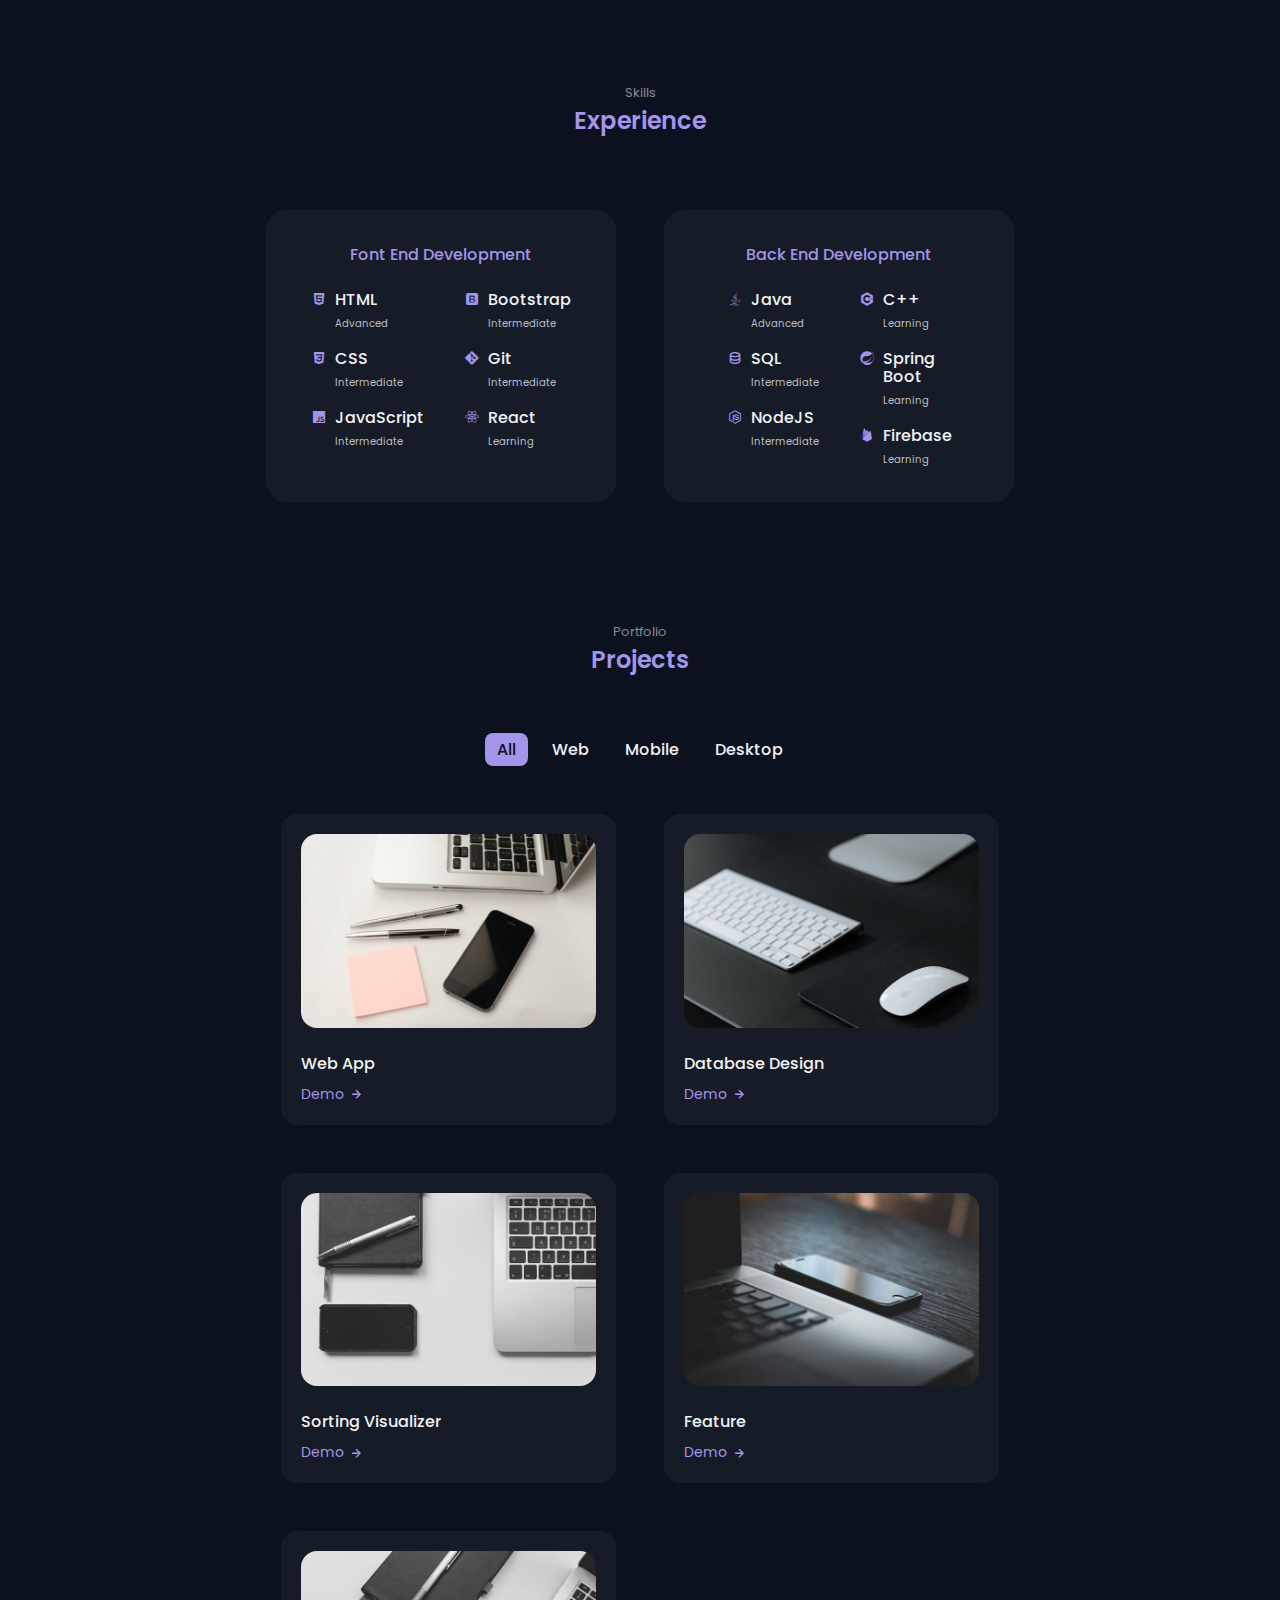
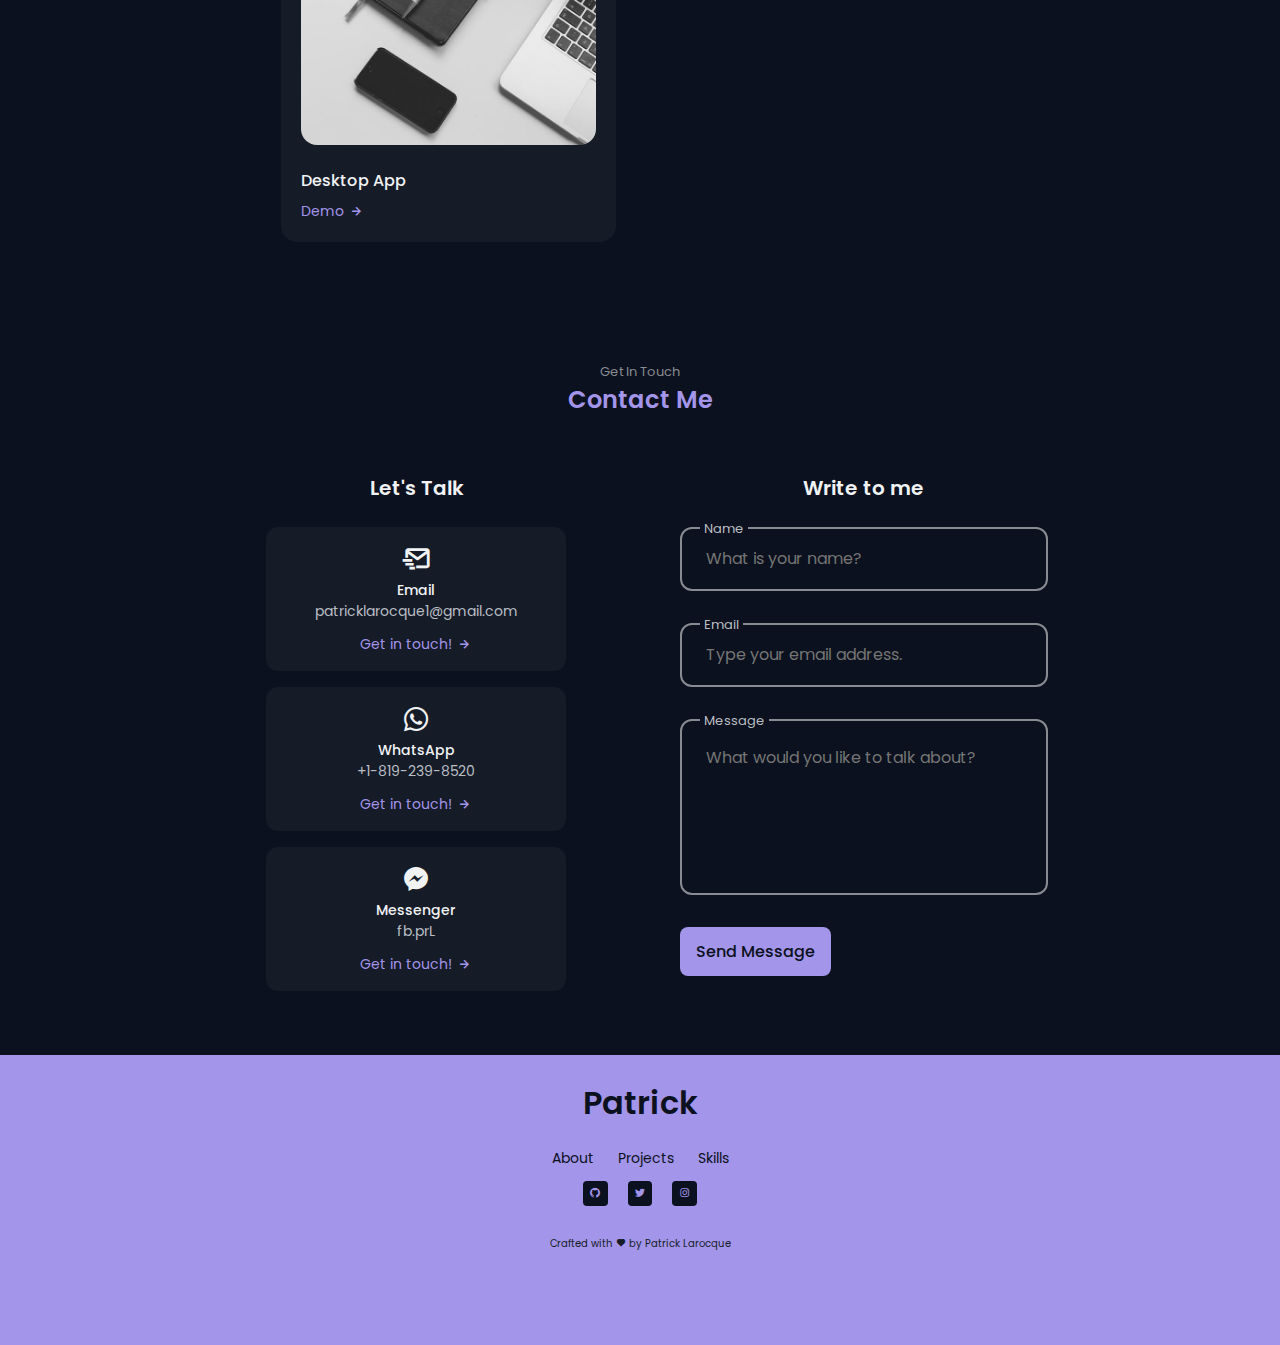
==== commit 03e436eb: ""Final assets, light theme done. README updated."" ====
--- a/Portfolio Project/index.html
+++ b/Portfolio Project/index.html
@@ -9,9 +9,6 @@
 
     <!--=============== BOXICONS ===============-->
     <link href='https://unpkg.com/boxicons@2.1.2/css/boxicons.min.css' rel='stylesheet'>  
-
-    <!--=============== SWIPER CSS ===============-->
-    <link rel="stylesheet" href="">
 
     <!--=============== CSS ===============-->
     <link rel="stylesheet" href="CSS/styles.css">
@@ -84,7 +81,7 @@
           </div>
 
           <div class="home__handle">
-            <img src="Assets/perfil.png" alt="Profile picture" class="home__img">
+            <img src="Assets/AboutPicture-removebg.png" class="home__img">
           </div>
 
           <div class="home__social">
@@ -112,31 +109,31 @@
         <h2 class="section__title">About Me</h2>
 
         <div class="about__container container grid">
-          <img src="Assets/about.jpg" alt="" class="about__img">
+          <img src="Assets/CopperAndMe1.jpg" class="about__img">
           <div class="about__data">
             <div class="about__info">
               <div class="about__box">
                 <i class='bx bx-award about__icon'></i>
-                <h3 class="about__title">Experience</h3>
-                <span class="about__subtitle">5 years</span>
+                <h3 class="about__title">Education</h3>
+                <span class="about__subtitle">4.0 GPA</span>
               </div>
 
               <div class="about__box">
                 <i class='bx bx-briefcase-alt about__icon'></i>
-                <h3 class="about__title">Completed</h3>
-                <span class="about__subtitle">50 + Projects</span>
+                <h3 class="about__title">Experience</h3>
+                <span class="about__subtitle">Diverse Projects</span>
               </div>
 
               <div class="about__box">
-                <i class='bx bx-support about__icon'></i>
-                <h3 class="about__title">Support</h3>
-                <span class="about__subtitle">24/7</span>
+                <i class='bx bx-bulb about__icon' ></i>
+                <h3 class="about__title">Ideas</h3>
+                <span class="about__subtitle">Creative Coding</span>
               </div>
             </div>
 
             <p class="about__description">
-              Full stack developer commited to solving important problems and providing reliable and 
-              scalable software solutions.
+              Full stack developer committed to solving real-world problems, with a passion for developing reliable, scalable and elegant software solutions.
+              I love making and listening to music, and gernally nerding out. I also have a dog named Copper.
             </p>
 
             <a href="#contact" class="button">Contact Me</a>
@@ -280,12 +277,7 @@
         </div>
       </section>
 
-      <!--=============== SERVICES ===============-->
-      <section class="services section">
-                
-      </section>
-
-      <!--=============== WORK ===============-->
+      <!--=============== PROJECTS ===============-->
       <section class="work section" id="work">
         <span class="section__subtitle">Portfolio</span>
         <h2 class="section__title">Projects</h2>
@@ -339,11 +331,6 @@
           </div>
 
         </div>
-      </section>
-
-      <!--=============== TESTIMONIALS ===============-->
-      <section class="testimonial section">
-                
       </section>
 
       <!--=============== CONTACT ===============-->
@@ -432,13 +419,13 @@
         </ul>
 
         <ul class="footer__social">
-          <a href="https://github.com/PatrickLarocque" class="footer__social-link">
+          <a href="https://github.com/PatrickLarocque" class="footer__social-link footer__icon-github">
             <i class='bx bxl-github' ></i>
           </a>
-          <a href="https://twitter.com/" class="footer__social-link">
+          <a href="https://twitter.com/" class="footer__social-link footer__icon-twitter">
             <i class='bx bxl-twitter' ></i>
           </a>
-          <a href="https://www.instagram.com/" class="footer__social-link">
+          <a href="https://www.instagram.com/" class="footer__social-link footer__icon-insta">
             <i class='bx bxl-instagram' ></i>
           </a>
         </ul>
@@ -449,15 +436,12 @@
     </footer>
 
     <!--=============== SCROLLREVEAL ===============-->
-    <script src=""></script>
-
-    <!--=============== SWIPER JS ===============-->
-    <script src=""></script>
-
-    <!--=============== MIXITUP FILTER ===============-->
+    <script src="JS/scrollreveal.min.js"></script>
+
+    <!--=============== mixitup Filter Script ===============-->
     <script src="JS/mixitup.min.js"></script>
 
-    <!--=============== MAIN JS ===============-->
+    <!--=============== main.js Script ===============-->
     <script src="JS/main.js"></script>
 
   </body>
--- a/Portfolio Project/CSS/styles.css
+++ b/Portfolio Project/CSS/styles.css
@@ -112,16 +112,78 @@
 }
 
 /*=============== THEME ===============*/
-
-
-/*========== Variables Dark theme ==========*/
-
-
-/*========== 
-    Color changes in some parts of 
-    the website, in light theme
-==========*/
-
+.change-theme {
+  font-size: 1.25rem;
+  cursor: pointer;
+  transition: .3s;
+}
+
+.change-theme:hover {
+  color: var(--first-color);
+}
+
+/*========== Variables for Light Theme ==========*/
+body.light-theme {
+  --title-color: hsl(var(--second-hue), 15%, 15%);
+  --text-color: hsl(var(--second-hue), 8%, 35%);
+  --body-color: hsl(var(--second-hue), 100%, 99%);
+  --container-color: #fff;
+}
+
+/*========== Color changes in parts of the page while in light theme ==========*/
+.light-theme .scroll-header {
+  box-shadow: 0 2px 4px hsla(0, 0%, 1%, .1);
+}
+
+.light-theme .nav__menu {
+  background-color: hsla(var(--second-hue), 32%, 90%, .8);
+}
+
+.light-theme .section__subtitle {
+  color: var(--text-color);
+}
+
+.light-theme .home__social-link {
+  box-shadow: 0 2px 8px hsla(var(--second-hue), 48%, 8%, .1);
+}
+
+.light-theme .home__social::after,
+.light-theme .footer__social-link {
+  background-color: var(--title-color);
+}
+
+.light-theme .home__social-link,
+.light-theme .home__scroll,
+.light-theme .button,
+.light-theme .button:hover,
+.light-theme .active-work,
+.light-theme .footer__title,
+.light-theme .footer__link,
+.light-theme .footer__copy {
+  color: var(--title-color);
+}
+
+.light-theme .about__box {
+  box-shadow: 0 2px 8px hsla(var(--second-hue), 48%, 8%, .1);
+}
+
+.light-theme .skills__content,
+.light-theme .work__card,
+.light-theme .contact__card {
+  box-shadow: 0 2px 16px hsla(var(--second-hue), 48%, 8%, .1);
+}
+
+.light-theme::-webkit-scrollbar {
+  background-color: hsl(var(--second-hue), 8%, 66%);
+}
+
+.light-theme::-webkit-scrollbar-thumb {
+  background-color: hsl(var(--second-hue), 8%, 54%);
+}
+
+.light-theme::-webkit-scrollbar-thumb:hover {
+  background-color: hsl(var(--second-hue), 8%, 44%);
+}
 
 /*=============== REUSABLE CSS CLASSES ===============*/
 .container {
@@ -195,6 +257,7 @@
     border-radius: 4rem;
     padding: 1rem 2.25rem;
     backdrop-filter: blur(10px);
+    transition: .4s;
 }
 
 .nav__list {
@@ -219,6 +282,7 @@
                 hsla(var(--first-hue), var(--sat), var(--lig), .2)
                 );
     box-shadow: 0 0 16px hsla(var(--first-hue), var(--sat), var(--lig), .4);
+    color: var(--title-color);
 }
 
 /* Change background header */
@@ -259,7 +323,9 @@
 }
 
 .home__img {
-  width: 160px;
+  position: relative;
+  left: 8px;
+  width: 180px;
 }
 
 .home__handle {
@@ -308,7 +374,7 @@
 }
 
 .home__social-link:hover {
-  background-color: --first-color;
+  background-color: var(--first-color);
   color: #fff;
 }
 
@@ -459,16 +525,6 @@
   font-size: var(--tiny-font-size);
 }
 
-
-/*=============== SERVICES ===============*/
-
-
-/* Services modal */
-
-
-/*Active modal*/
-
-
 /*=============== WORK ===============*/
 .work__container {
   padding-top: 1rem;
@@ -525,19 +581,11 @@
   transition: .4s;
 }
 
-
 /* Active item work*/
 .active-work {
   background-color: var(--first-color);
   color: var(--body-color);
 }
-
-
-/*=============== TESTIMONIAL ===============*/
-
-
-/* Swiper class */
-
 
 /*=============== CONTACT ===============*/
 .contact__container {
@@ -647,6 +695,7 @@
 
 .footer__container {
   padding: 2rem 0 6rem;
+  line-height: 1;
 }
 
 .footer__title,
@@ -663,7 +712,8 @@
   display: flex;
   justify-content: center;
   column-gap: 1.5rem;
-  margin-bottom: 2rem;
+  margin-bottom: 1rem;
+  font-size: 14px;
 }
 
 .footer__social {
@@ -677,17 +727,25 @@
   color: var(--first-color);
   padding: .25rem;
   border-radius: .25rem;
-  font-size: 1rem;
+  font-size: 12px;
   display: inline-flex;
+}
+
+.footer .footer__icon-github:hover,
+.footer .footer__icon-twitter:hover,
+.footer .footer__icon-insta:hover {
+  transform: translateY(-.2rem);
+  transition: .4s;
 }
 
 .footer__copy {
   display: block;
-  margin-top: 4.5rem;
+  margin-top: 2rem;
   color: var(--container-color);
   text-align: center;
-  font-size: var(--smaller-font-size);
-}
+  font-size: 10px;
+}
+
 /*=============== SCROLL BAR ===============*/
 ::-webkit-scrollbar {
   width: .6rem;
@@ -705,10 +763,165 @@
 }
 
 /*=============== BREAKPOINTS ===============*/
+
 /* For small devices */
-
+@media screen and (max-width: 320px) {
+  .nav__menu {
+    padding: 1rem 1.5rem;
+  }
+  .home__buttons {
+    flex-direction: column;
+  }
+  .home__handle {
+    width: 150px;
+    height: 253px;
+  }
+  .home__img {
+    width: 130px;
+  }
+  .about__info {
+    grid-template-columns: repeat(2, 1fr);
+  }
+  .skills__box {
+    column-gap: 1rem;
+  }
+  .skills__name {
+    font-size: var(--small-font-size);
+  }
+  .work__item {
+    font-size: var(--small-font-size);
+  }
+  .work__filters {
+    column-gap: .25rem;
+  }
+}
 
 /* For medium devices */
-
-
-/* For large devices */+@media screen and (min-width: 576px) {
+  .nav__menu {
+    width: 328px;
+    left: 0;
+    right: 0;
+    margin: 0 auto;
+  }
+  .about__info {
+    grid-template-columns: repeat(3, 140px);
+    justify-content: center;
+  }
+  .about__description {
+    padding: 0 5rem;
+  }
+  .skills__container {
+    justify-content: center;
+  }
+  .skills__content {
+    padding: 2rem 4rem;
+  }
+  .work__container {
+    justify-content: center;
+  }
+  .work__img {
+    width: 295px;
+  }
+  .contact__info {
+    grid-template-columns: 300px;
+    justify-content: center;
+  }
+  .contact__form {
+    width: 55%;
+    margin: 0 auto;
+  }
+}
+
+@media screen and (min-width: 767px) {
+  .work__container {
+    grid-template-columns: repeat(2, max-content);
+  }
+  .contact__form {
+    width: 100%;
+  }
+  .contact__container {
+    grid-template-columns: repeat(2, 38%);
+    justify-content: center;
+    column-gap: 2rem;
+  }
+}
+
+/* For large devices */
+
+@media screen and (min-width: 992px) {
+  .container {
+    margin-left: auto;
+    margin-right: auto;
+  }
+  .section {
+    padding: 6.5rem 0 1rem;
+  }
+  .section__title {
+    margin-bottom: 3.5rem;
+  }
+  .nav {
+    height: calc(var(--header-height) + 1rem);
+  }
+  .home__handle {
+    width: 290px;
+    height: 400px;
+  }
+  .home__img {
+    width: 220px;
+  }
+  .home__social-link {
+    padding: .4rem;
+    font-size: 1.25rem;
+  }
+  .home__social::after {
+    transform: rotate(90deg) translate(16px, 0);
+  }
+  .home__scroll-icon {
+    font-size: 2rem;
+  }
+  .about__container {
+    grid-template-columns: repeat(2, 1fr);
+    align-items: center;
+    column-gap: 4rem;
+  }
+  .about__img {
+    width: 350px;
+  }
+  .about__data {
+    text-align: initial;
+  }
+  about__info {
+    justify-content: initial;
+  }
+  .about__box {
+    text-align: center;
+    padding: 1rem 1.25rem;
+  }
+  .about__description {
+    padding: 0 4rem 0 0;
+    margin-bottom: 2.5rem;
+  }
+  .skills__container {
+    grid-template-columns: repeat(2, 350px);
+    column-gap: 3rem;
+  }
+  .work__container {
+    gap: 3rem;
+  }
+  .work__card {
+    padding: 1.25rem;
+  }
+  .work__img {
+    margin-bottom: 1rem;
+  }
+  .work__title {
+    margin-bottom: .5rem;
+  }
+  .contact__container {
+    column-gap: 5rem;
+  }
+  .footer__social-link {
+    padding: .4rem;
+  }
+}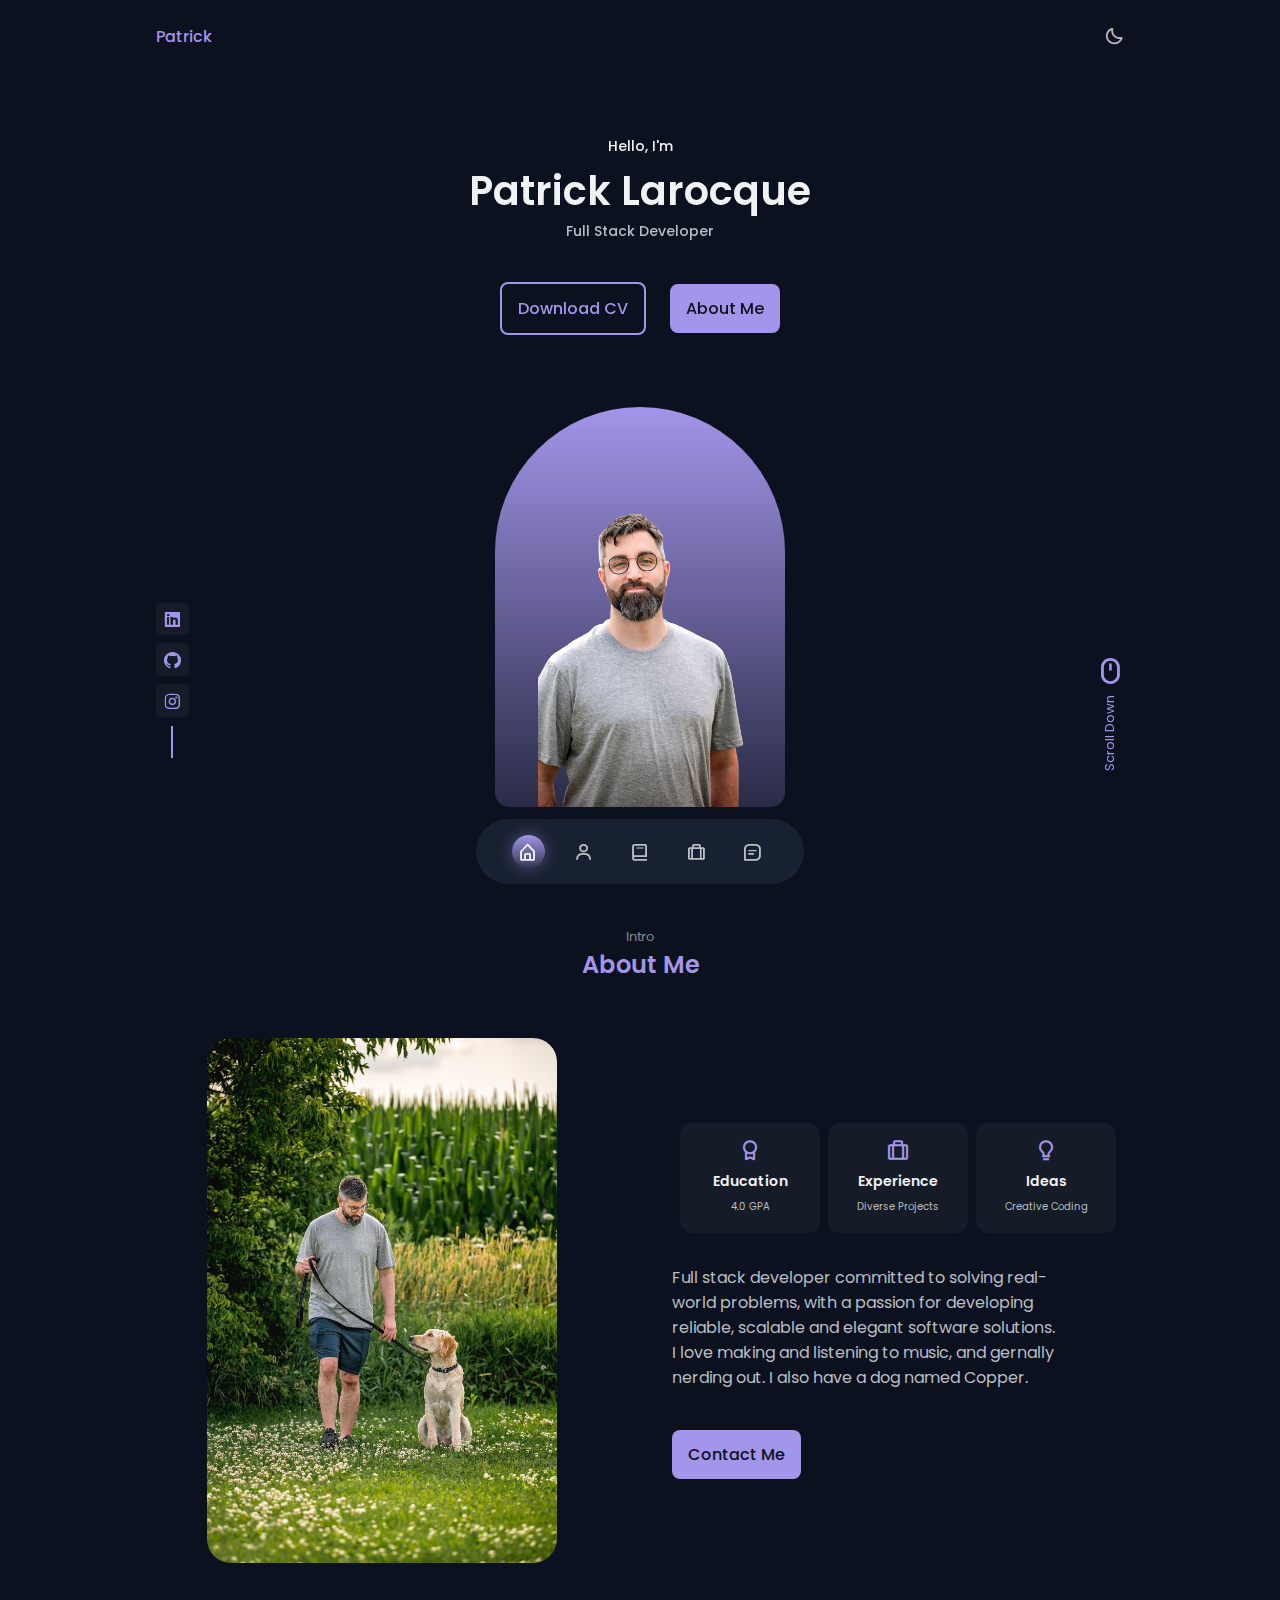
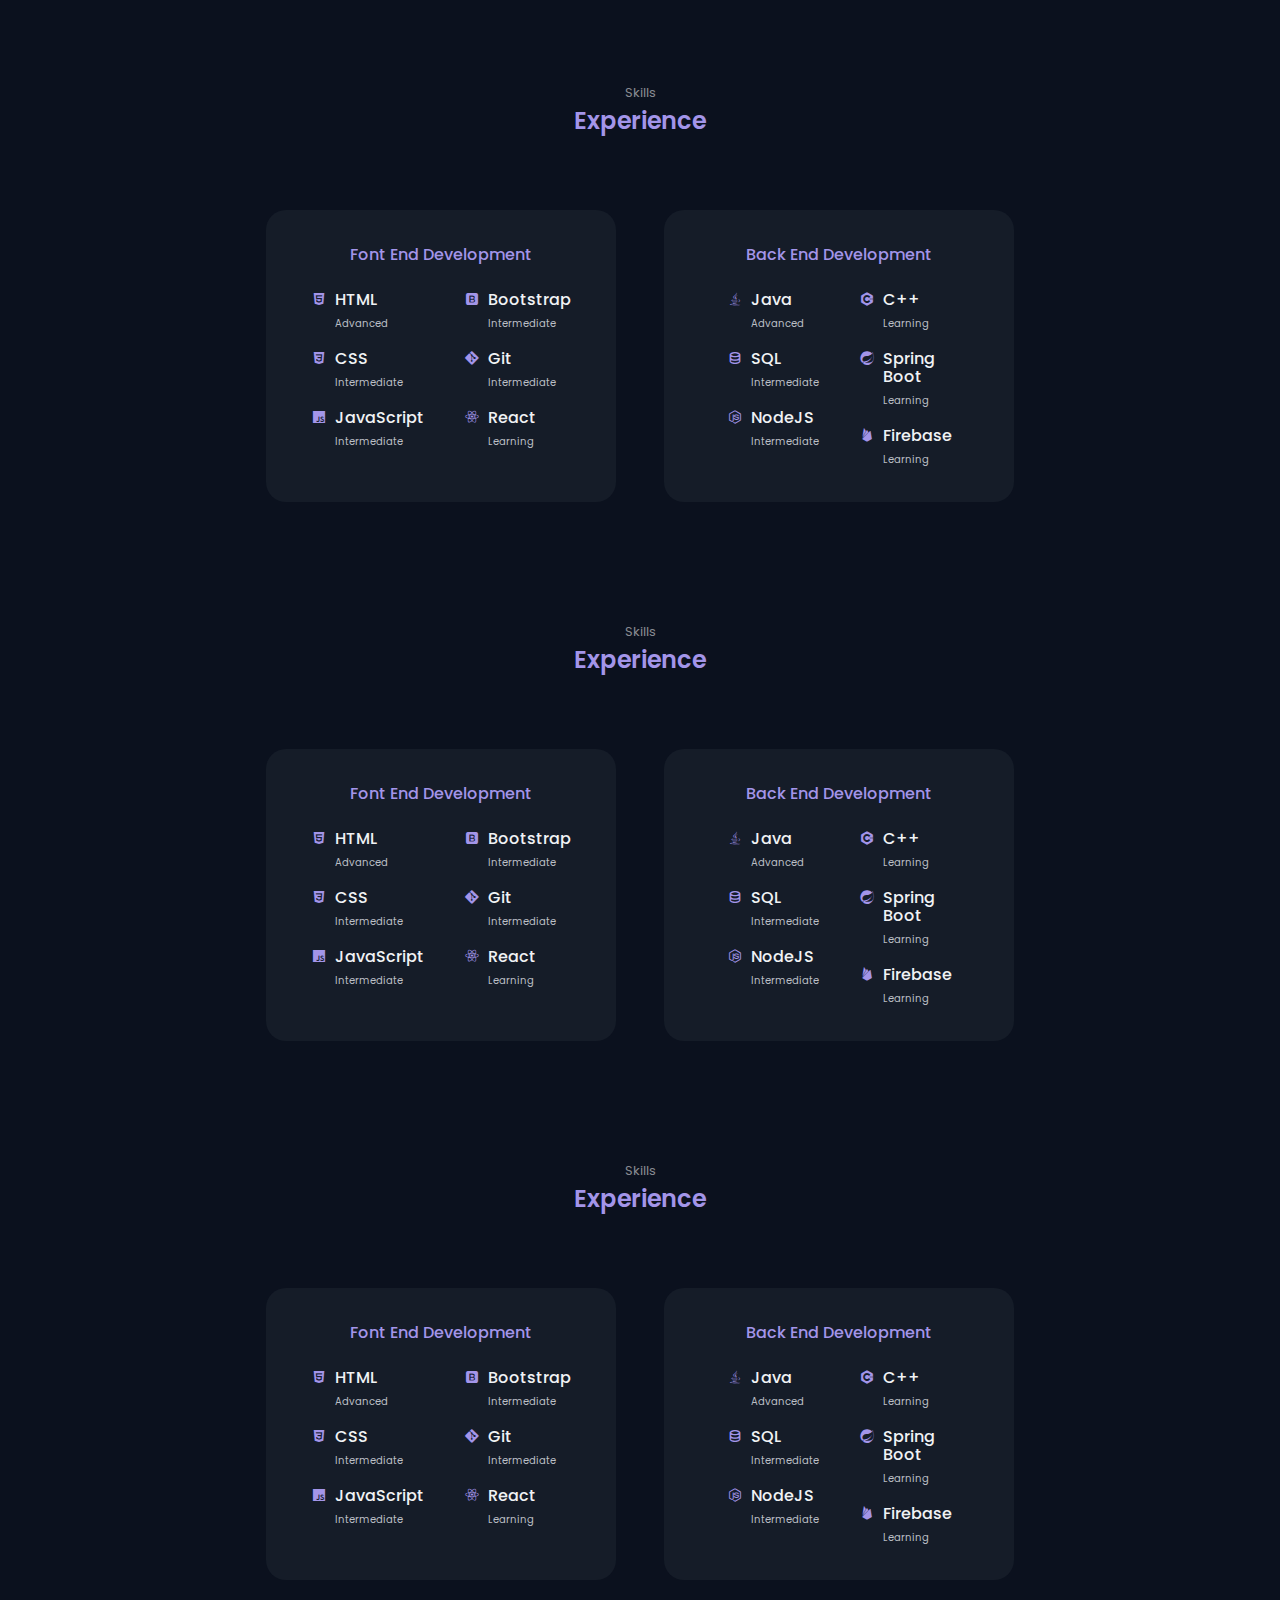
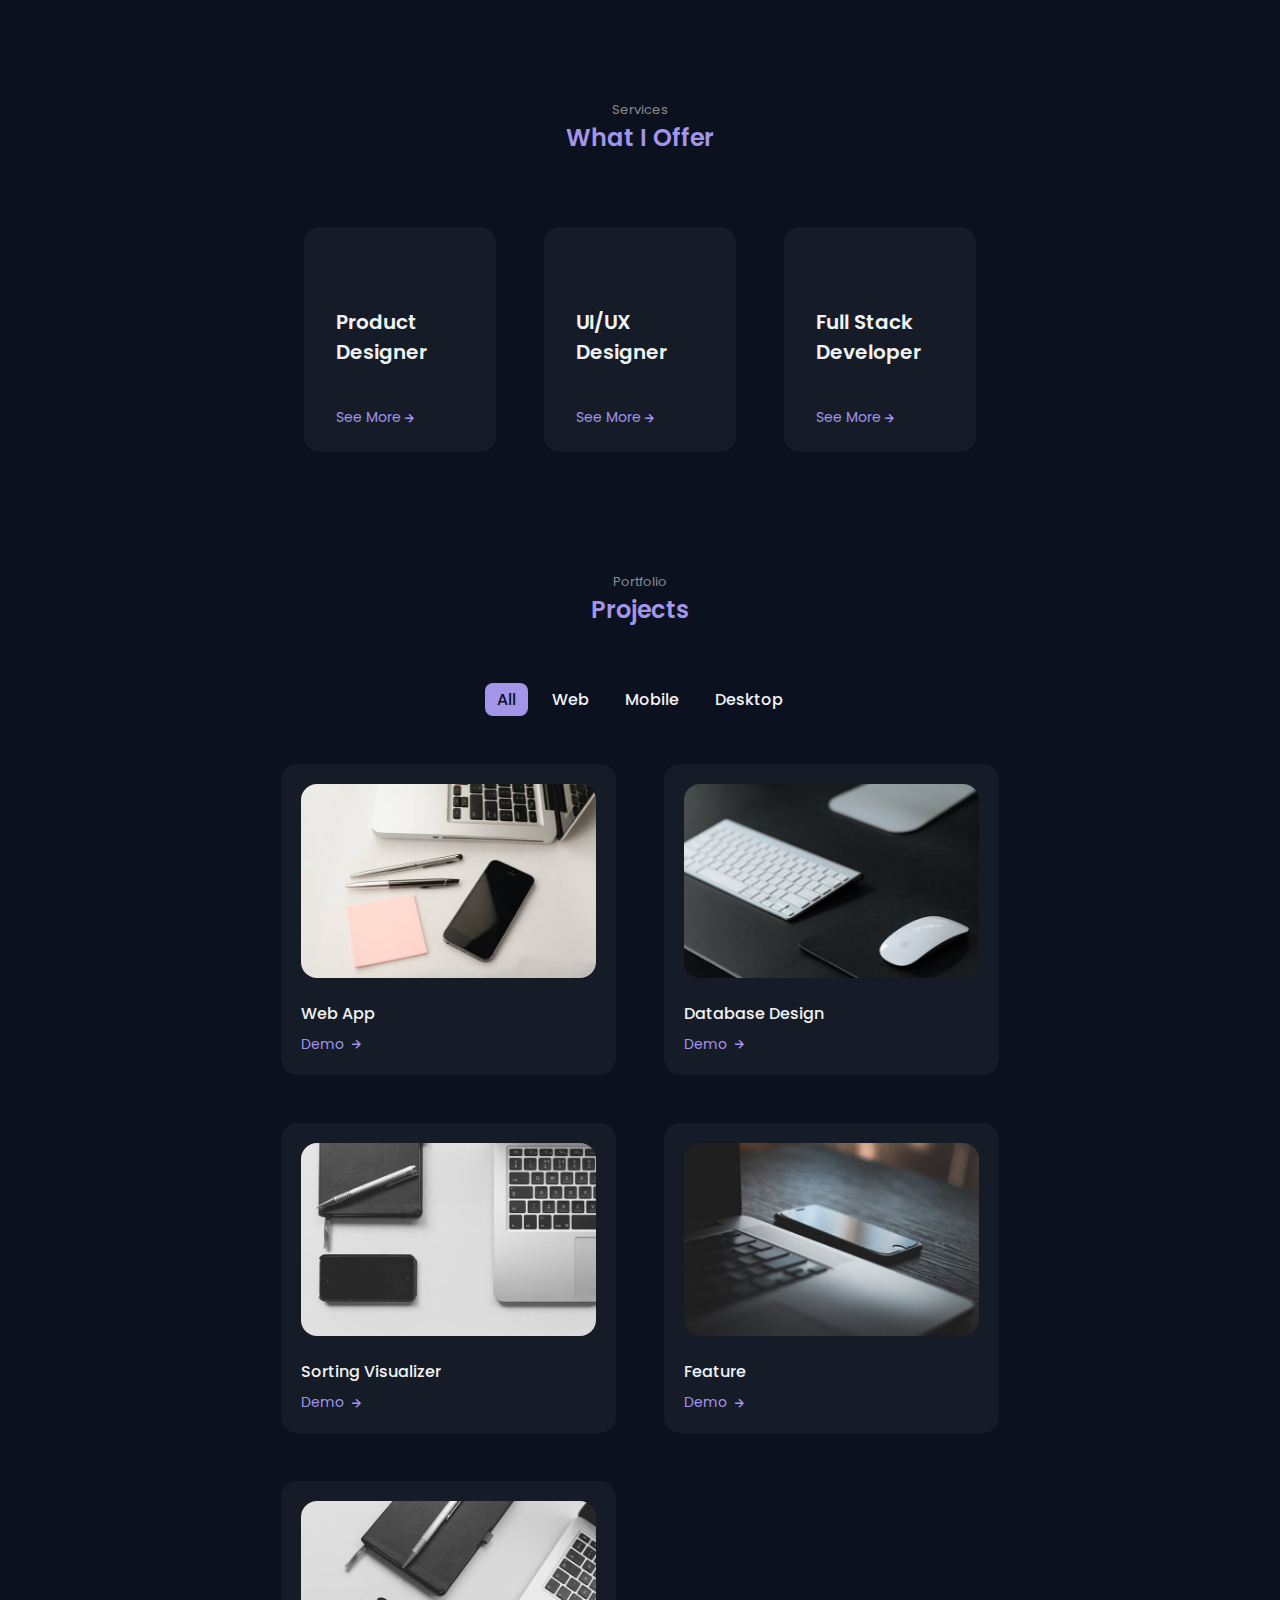
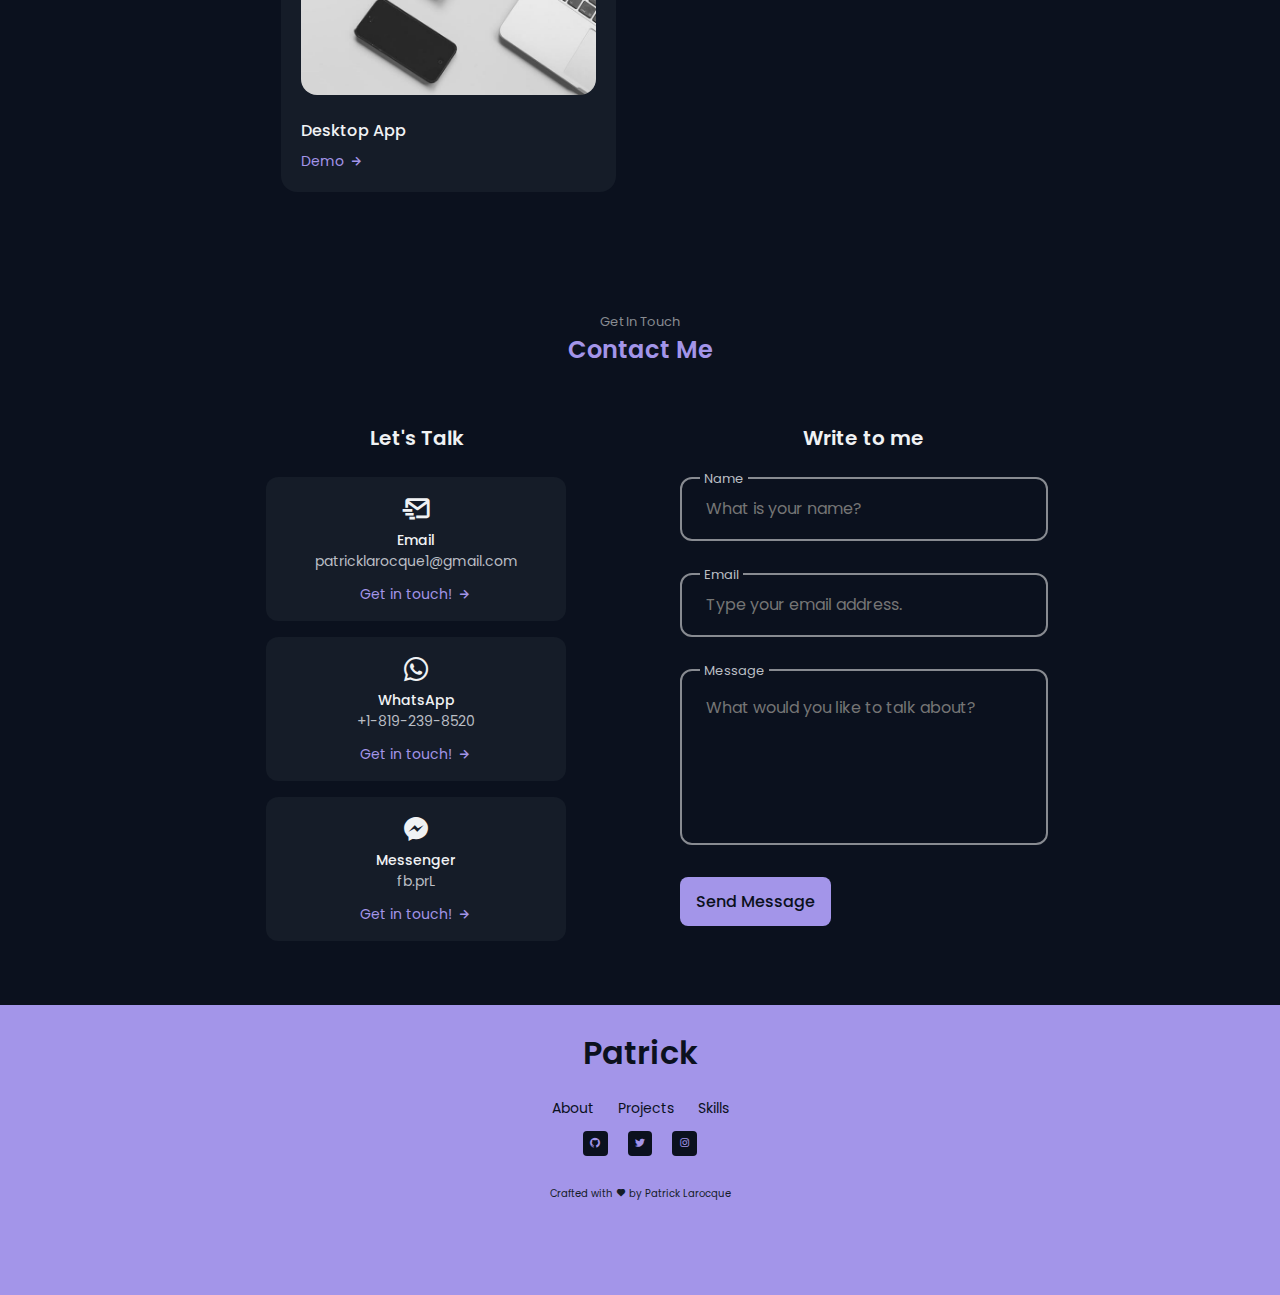
==== commit 4e21b35a: "README updated. Added services section." ====
--- a/Portfolio Project/index.html
+++ b/Portfolio Project/index.html
@@ -277,6 +277,421 @@
         </div>
       </section>
 
+            <!--=============== SKILLS ===============-->
+      <section class="skills section" id="skills">
+        <span class="section__subtitle">Skills</span>
+        <h2 class="section__title">Experience</h2>
+
+        <div class="skills__container container grid">
+          <div class="skills__content">
+            <h3 class="skills__title">Font End Development</h3>
+
+            <div class="skills__box">
+
+              <div class="skills__group">
+                <div class="skills__data">
+                  <i class='bx bxl-html5 skills__icon'></i>
+
+                  <div>
+                    <h3 class="skills__name">HTML</h3>
+                    <span class="skills__level">Advanced</span>
+                  </div>
+                </div>
+
+                <div class="skills__data">
+                  <i class='bx bxl-css3 skills__icon' ></i>
+
+                  <div>
+                    <h3 class="skills__name">CSS</h3>
+                    <span class="skills__level">Intermediate</span>
+                  </div>
+                </div>
+
+                <div class="skills__data">
+                  <i class='bx bxl-javascript skills__icon' ></i>
+
+                  <div>
+                    <h3 class="skills__name">JavaScript</h3>
+                    <span class="skills__level">Intermediate</span>
+                  </div>
+                </div>
+              </div>
+
+              <div class="skills__group">
+                <div class="skills__data">
+                  <i class='bx bxl-bootstrap skills__icon' ></i>
+
+                  <div>
+                    <h3 class="skills__name">Bootstrap</h3>
+                    <span class="skills__level">Intermediate</span>
+                  </div>
+                </div>
+                
+                <div class="skills__data">
+                  <i class='bx bxl-git skills__icon' ></i>
+
+                  <div>
+                    <h3 class="skills__name">Git</h3>
+                    <span class="skills__level">Intermediate</span>
+                  </div>
+                </div>
+
+                <div class="skills__data">
+                  <i class='bx bxl-react skills__icon' ></i>
+
+                  <div>
+                    <h3 class="skills__name">React</h3>
+                    <span class="skills__level">Learning</span>
+                  </div>
+                </div>
+              </div>
+
+            </div>
+          </div>
+
+          <div class="skills__content">
+            <h3 class="skills__title">Back End Development</h3>
+
+            <div class="skills__box">
+
+              <div class="skills__group">
+                <div class="skills__data">
+                  <i class='bx bxl-java skills__icon' ></i>
+                  <div>
+                    <h3 class="skills__name">Java</h3>
+                    <span class="skills__level">Advanced</span>
+                  </div>
+                </div>
+
+                <div class="skills__data">
+                  <i class='bx bx-data skills__icon' ></i>
+                  <div>
+                    <h3 class="skills__name">SQL</h3>
+                    <span class="skills__level">Intermediate</span>
+                  </div>
+                </div>
+
+                <div class="skills__data">
+                  <i class='bx bxl-nodejs skills__icon' ></i>
+                  <div>
+                    <h3 class="skills__name">NodeJS</h3>
+                    <span class="skills__level">Intermediate</span>
+                  </div>
+                </div>
+              </div>
+
+              <div class="skills__group">
+                <div class="skills__data">
+                  <i class='bx bxl-c-plus-plus skills__icon'></i>
+                  <div>
+                    <h3 class="skills__name">C++</h3>
+                    <span class="skills__level">Learning</span>
+                  </div>
+                </div>
+                
+                <div class="skills__data">
+                  <i class='bx bxl-spring-boot skills__icon' ></i>
+
+                  <div>
+                    <h3 class="skills__name">Spring Boot</h3>
+                    <span class="skills__level">Learning</span>
+                  </div>
+                </div>
+
+                <div class="skills__data">
+                  <i class='bx bxl-firebase skills__icon' ></i>
+                  <div>
+                    <h3 class="skills__name">Firebase</h3>
+                    <span class="skills__level">Learning</span>
+                  </div>
+                </div>
+              </div>
+
+            </div>
+          </div>
+        </div>
+      </section>
+            <!--=============== SKILLS ===============-->
+      <section class="skills section" id="skills">
+        <span class="section__subtitle">Skills</span>
+        <h2 class="section__title">Experience</h2>
+
+        <div class="skills__container container grid">
+          <div class="skills__content">
+            <h3 class="skills__title">Font End Development</h3>
+
+            <div class="skills__box">
+
+              <div class="skills__group">
+                <div class="skills__data">
+                  <i class='bx bxl-html5 skills__icon'></i>
+
+                  <div>
+                    <h3 class="skills__name">HTML</h3>
+                    <span class="skills__level">Advanced</span>
+                  </div>
+                </div>
+
+                <div class="skills__data">
+                  <i class='bx bxl-css3 skills__icon' ></i>
+
+                  <div>
+                    <h3 class="skills__name">CSS</h3>
+                    <span class="skills__level">Intermediate</span>
+                  </div>
+                </div>
+
+                <div class="skills__data">
+                  <i class='bx bxl-javascript skills__icon' ></i>
+
+                  <div>
+                    <h3 class="skills__name">JavaScript</h3>
+                    <span class="skills__level">Intermediate</span>
+                  </div>
+                </div>
+              </div>
+
+              <div class="skills__group">
+                <div class="skills__data">
+                  <i class='bx bxl-bootstrap skills__icon' ></i>
+
+                  <div>
+                    <h3 class="skills__name">Bootstrap</h3>
+                    <span class="skills__level">Intermediate</span>
+                  </div>
+                </div>
+                
+                <div class="skills__data">
+                  <i class='bx bxl-git skills__icon' ></i>
+
+                  <div>
+                    <h3 class="skills__name">Git</h3>
+                    <span class="skills__level">Intermediate</span>
+                  </div>
+                </div>
+
+                <div class="skills__data">
+                  <i class='bx bxl-react skills__icon' ></i>
+
+                  <div>
+                    <h3 class="skills__name">React</h3>
+                    <span class="skills__level">Learning</span>
+                  </div>
+                </div>
+              </div>
+
+            </div>
+          </div>
+
+          <div class="skills__content">
+            <h3 class="skills__title">Back End Development</h3>
+
+            <div class="skills__box">
+
+              <div class="skills__group">
+                <div class="skills__data">
+                  <i class='bx bxl-java skills__icon' ></i>
+                  <div>
+                    <h3 class="skills__name">Java</h3>
+                    <span class="skills__level">Advanced</span>
+                  </div>
+                </div>
+
+                <div class="skills__data">
+                  <i class='bx bx-data skills__icon' ></i>
+                  <div>
+                    <h3 class="skills__name">SQL</h3>
+                    <span class="skills__level">Intermediate</span>
+                  </div>
+                </div>
+
+                <div class="skills__data">
+                  <i class='bx bxl-nodejs skills__icon' ></i>
+                  <div>
+                    <h3 class="skills__name">NodeJS</h3>
+                    <span class="skills__level">Intermediate</span>
+                  </div>
+                </div>
+              </div>
+
+              <div class="skills__group">
+                <div class="skills__data">
+                  <i class='bx bxl-c-plus-plus skills__icon'></i>
+                  <div>
+                    <h3 class="skills__name">C++</h3>
+                    <span class="skills__level">Learning</span>
+                  </div>
+                </div>
+                
+                <div class="skills__data">
+                  <i class='bx bxl-spring-boot skills__icon' ></i>
+
+                  <div>
+                    <h3 class="skills__name">Spring Boot</h3>
+                    <span class="skills__level">Learning</span>
+                  </div>
+                </div>
+
+                <div class="skills__data">
+                  <i class='bx bxl-firebase skills__icon' ></i>
+                  <div>
+                    <h3 class="skills__name">Firebase</h3>
+                    <span class="skills__level">Learning</span>
+                  </div>
+                </div>
+              </div>
+
+            </div>
+          </div>
+        </div>
+      </section>
+
+      <!--=============== SERVICES ===============-->
+      <section class="services section">
+        <span class="section__subtitle">Services</span>
+        <h2 class="section__title">What I Offer</h2>
+
+        <div class="services__container container grid">
+          <div class="services__card">
+            <h3 class="services__title">Product <br> Designer</h3>
+
+            <span class="services__button">
+              See More <i class='bx bx-right-arrow-alt services__icon'></i>
+            </span>
+
+            <div class="services__modal">
+              <div class="services__modal-content">
+                <i class='bx bx-x services__modal-close' ></i>
+
+                <h3 class="services__modal-title">Product Designer</h3>
+                <p class="services__modal-description">Designing functional, efficient, scalable and reliable software 
+                  products and features. Let me help you!
+                </p>
+
+                <ul class="services__modal-list">
+                  <li class="services__modal-item">
+                    <i class='bx bx-check services__modal-icon'></i>
+                    <p class="services__modal-info">Assess needs and solve problems.</p>
+                  </li>
+
+                  <li class="services__modal-item">
+                    <i class='bx bx-check services__modal-icon'></i>
+                    <p class="services__modal-info">Flexible and scalable feature sets.</p>
+                  </li>
+
+                  <li class="services__modal-item">
+                    <i class='bx bx-check services__modal-icon'></i>
+                    <p class="services__modal-info">Robust and efficient design principles.</p>
+                  </li>
+
+                  <li class="services__modal-item">
+                    <i class='bx bx-check services__modal-icon'></i>
+                    <p class="services__modal-info">Brand positioning and identity.</p>
+                  </li>
+
+                  <li class="services__modal-item">
+                    <i class='bx bx-check services__modal-icon'></i>
+                    <p class="services__modal-info">Ongoing feature support and testing.</p>
+                  </li>
+                </ul>
+              </div>
+            </div>
+          </div>
+
+          <div class="services__card">
+            <h3 class="services__title">UI/UX <br> Designer</h3>
+
+            <span class="services__button">
+              See More <i class='bx bx-right-arrow-alt services__icon'></i>
+            </span>
+
+            <div class="services__modal">
+              <div class="services__modal-content">
+                <i class='bx bx-x services__modal-close' ></i>
+
+                <h3 class="services__modal-title">UI/UX Designer</h3>
+                <p class="services__modal-description">Responsive and intuitive layouts. Avoid clunky and
+                  outdated interfaces. Bring your vision to life!
+                </p>
+
+                <ul class="services__modal-list">
+                  <li class="services__modal-item">
+                    <i class='bx bx-check services__modal-icon'></i>
+                    <p class="services__modal-info">Design mockups and wireframes.</p>
+                  </li>
+
+                  <li class="services__modal-item">
+                    <i class='bx bx-check services__modal-icon'></i>
+                    <p class="services__modal-info">Aesthetic designs and art direction.</p>
+                  </li>
+
+                  <li class="services__modal-item">
+                    <i class='bx bx-check services__modal-icon'></i>
+                    <p class="services__modal-info">Robust and efficient design principles.</p>
+                  </li>
+
+                  <li class="services__modal-item">
+                    <i class='bx bx-check services__modal-icon'></i>
+                    <p class="services__modal-info">User-focused approach.</p>
+                  </li>
+
+                  <li class="services__modal-item">
+                    <i class='bx bx-check services__modal-icon'></i>
+                    <p class="services__modal-info">Optimized and intuitive design.</p>
+                  </li>
+                </ul>
+              </div>
+            </div>
+          </div>
+
+          <div class="services__card">
+            <h3 class="services__title">Full Stack <br> Developer</h3>
+
+            <span class="services__button">
+              See More <i class='bx bx-right-arrow-alt services__icon'></i>
+            </span>
+
+            <div class="services__modal">
+              <div class="services__modal-content">
+                <i class='bx bx-x services__modal-close' ></i>
+
+                <h3 class="services__modal-title">Full Stack Developer</h3>
+                <p class="services__modal-description">One stop shop for fully integrated software solutions
+                  that are ready to deploy out of the box. Client side, server side and cloud-integrated features.
+                </p>
+
+                <ul class="services__modal-list">
+                  <li class="services__modal-item">
+                    <i class='bx bx-check services__modal-icon'></i>
+                    <p class="services__modal-info">Flexiable and scalable.</p>
+                  </li>
+
+                  <li class="services__modal-item">
+                    <i class='bx bx-check services__modal-icon'></i>
+                    <p class="services__modal-info">The most modern tools.</p>
+                  </li>
+
+                  <li class="services__modal-item">
+                    <i class='bx bx-check services__modal-icon'></i>
+                    <p class="services__modal-info">Cloud-based solutions.</p>
+                  </li>
+
+                  <li class="services__modal-item">
+                    <i class='bx bx-check services__modal-icon'></i>
+                    <p class="services__modal-info">Integrated CMS.</p>
+                  </li>
+
+                  <li class="services__modal-item">
+                    <i class='bx bx-check services__modal-icon'></i>
+                    <p class="services__modal-info">Full pipeline integration.</p>
+                  </li>
+                </ul>
+              </div>
+            </div>
+          </div>
+        </div>
+      </section>
+
       <!--=============== PROJECTS ===============-->
       <section class="work section" id="work">
         <span class="section__subtitle">Portfolio</span>
@@ -445,5 +860,4 @@
     <script src="JS/main.js"></script>
 
   </body>
-
 </html>--- a/Portfolio Project/CSS/styles.css
+++ b/Portfolio Project/CSS/styles.css
@@ -169,6 +169,7 @@
 
 .light-theme .skills__content,
 .light-theme .work__card,
+.light-theme .services__card,
 .light-theme .contact__card {
   box-shadow: 0 2px 16px hsla(var(--second-hue), 48%, 8%, .1);
 }
@@ -222,7 +223,7 @@
   color: var(--text-color-light);
 }
 
-/*=============== HEADER & NAV===============*/
+/*=============== HEADER & NAV ===============*/
 .header {
     position: fixed;
     top: 0;
@@ -524,6 +525,113 @@
 .skills__level {
   font-size: var(--tiny-font-size);
 }
+
+/*=============== Services ===============*/
+.services__container {
+  grid-template-columns: repeat(2, 1fr);
+  gap: 1.5rem;
+  padding-top: 1rem;
+}
+
+.services__card {
+  background-color: var(--container-color);
+  padding: 3rem 1.5rem 1.5rem;
+  border-radius: 1rem;
+}
+
+.services__title {
+  font-size: var(--h3-font-size);
+  margin-bottom: 2.5rem;
+}
+
+.services__button {
+  color: var(--first-color);
+  font-size: var(--small-font-size);
+  display: flex;
+  align-items: center;
+  cursor: pointer;
+}
+
+.services__button:hover .services__icon {
+  transform: translateX(.25rem);
+}
+
+.services__icon {
+  font-size: 1rem;
+  transition: .4s;
+}
+
+/* Modal Services */
+.services__modal {
+  position: fixed;
+  inset: 0;
+  background-color: hsl(var(--second-hue), 28%, 16%, .7);
+  padding: 2rem 1rem;
+  display: grid;
+  place-items: center;
+  visibility: hidden;
+  opacity: 0;
+  transition: .4s;
+  z-index: var(--z-modal);
+}
+
+.services__modal-content {
+  position: relative;
+  background-color: var(--body-color);
+  padding: 4.5rem 1.5rem 2.5rem;
+  border-radius: 1.5rem;
+}
+
+.services__modal-title,
+.services__modal-description {
+  text-align: center;
+}
+
+.services__modal-title {
+  font-size: var(--h3-font-size);
+  color: var(--first-color);
+  margin-bottom: 1rem;
+}
+
+.services__modal-description {
+  font-size: var(--small-font-size);
+  margin-bottom: 2rem;
+}
+
+.services__modal-list {
+  display: grid;
+  row-gap: .75rem;
+}
+
+.services__modal-item {
+  display: flex;
+  align-items: flex-start;
+  column-gap: .5rem;
+}
+
+.services__modal-icon {
+  font-size: 1.5rem;
+  color: var(--first-color);
+}
+
+.services__modal-info {
+  font-size: var(--small-font-size);
+}
+
+.services__modal-close {
+  position: absolute;
+  top: 1.5rem;
+  right: 1.5rem;
+  font-size: 1.5rem;
+  color: var(--first-color);
+  cursor: pointer;
+}
+
+/* Active Modality */
+  .active-modal {
+    opacity: 1;
+    visibility: visible;
+  }
 
 /*=============== WORK ===============*/
 .work__container {
@@ -788,6 +896,10 @@
   .skills__name {
     font-size: var(--small-font-size);
   }
+  .services__container {
+    grid-template-columns: 145px;
+    justify-content: center;
+  }
   .work__item {
     font-size: var(--small-font-size);
   }
@@ -817,6 +929,17 @@
   .skills__content {
     padding: 2rem 4rem;
   }
+  .services__container {
+    grid-template-columns: repeat(2, 160px);
+    justify-content: center;
+  }
+  .services__modal-content {
+    width: 500px;
+    padding: 4.5rem 2.5rem 2.5rem;
+  }
+  .services__modal-description {
+    padding: 0 3.5rem;
+  }
   .work__container {
     justify-content: center;
   }
@@ -906,6 +1029,13 @@
     grid-template-columns: repeat(2, 350px);
     column-gap: 3rem;
   }
+  .services__container {
+    grid-template-columns: repeat(3, 192px);
+    column-gap: 3rem;
+  }
+  .services__card {
+    padding: 5rem 2rem 1.5rem;
+  }
   .work__container {
     gap: 3rem;
   }
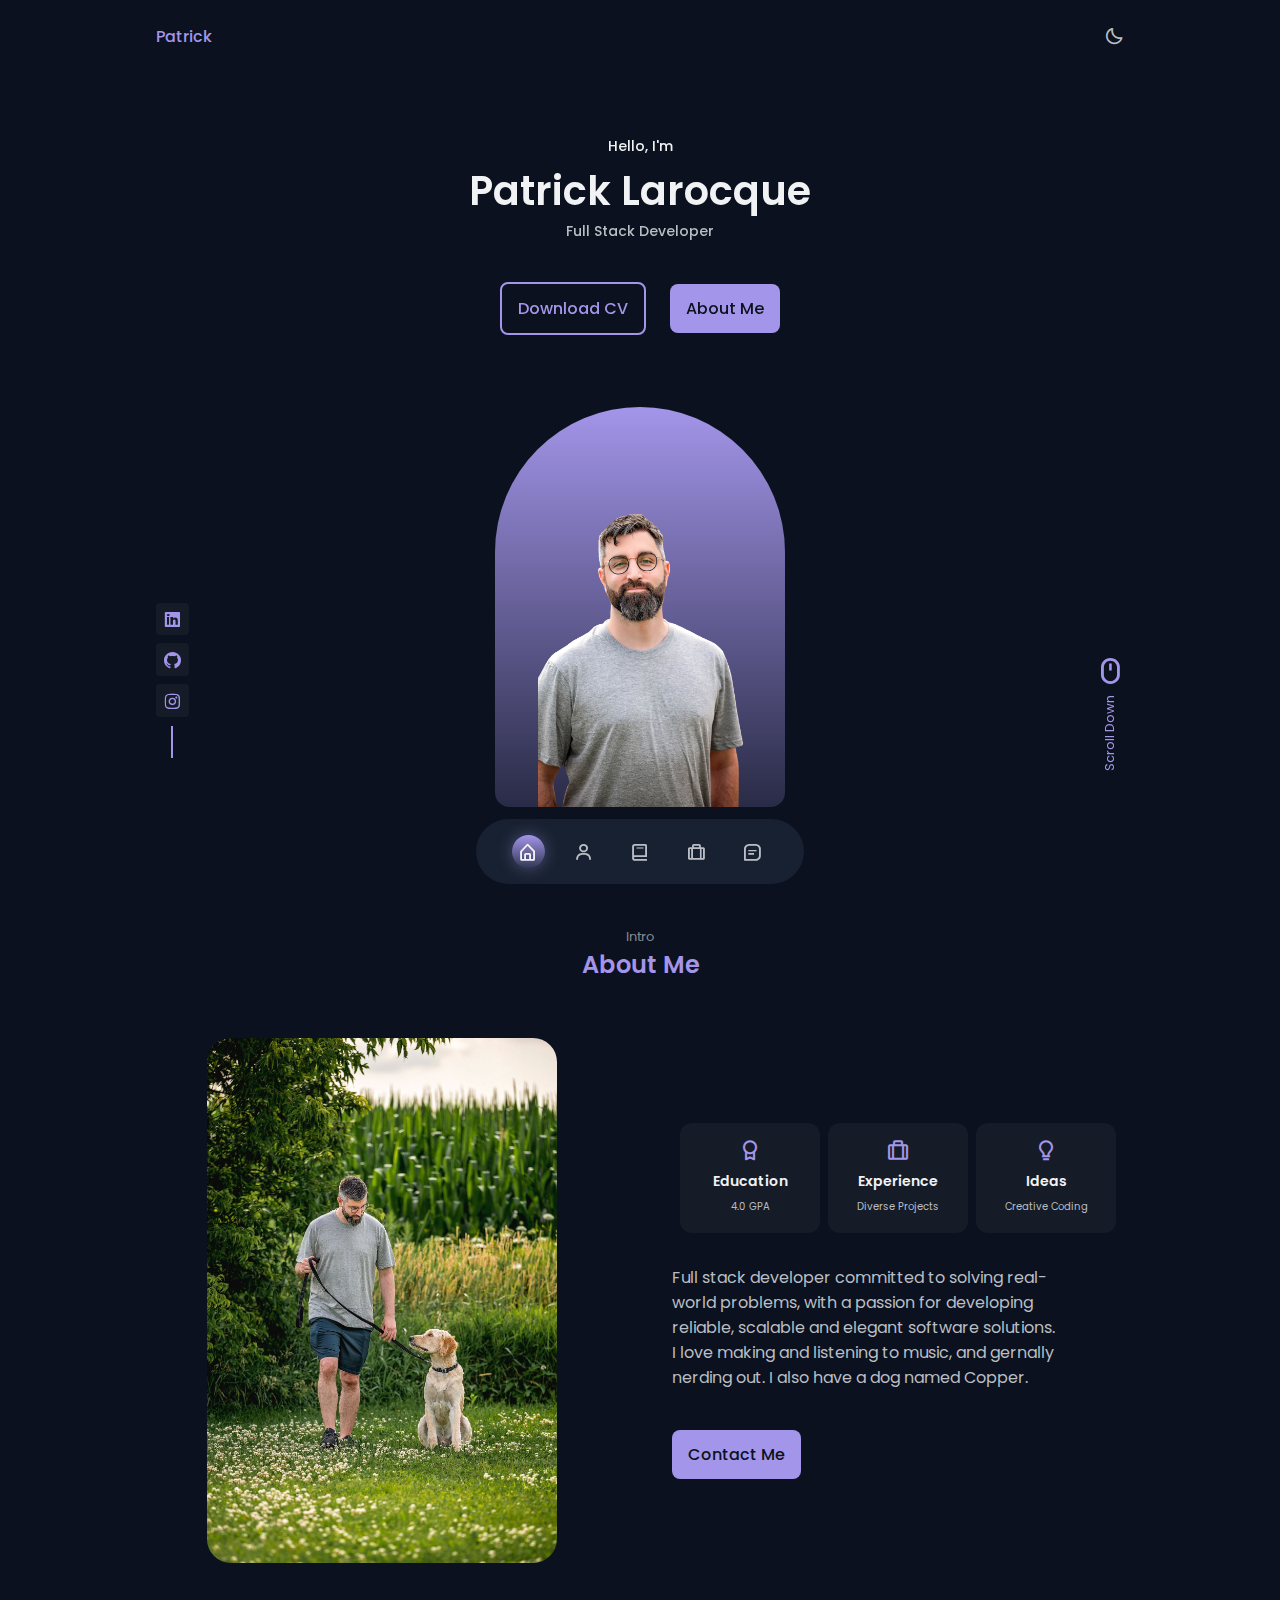
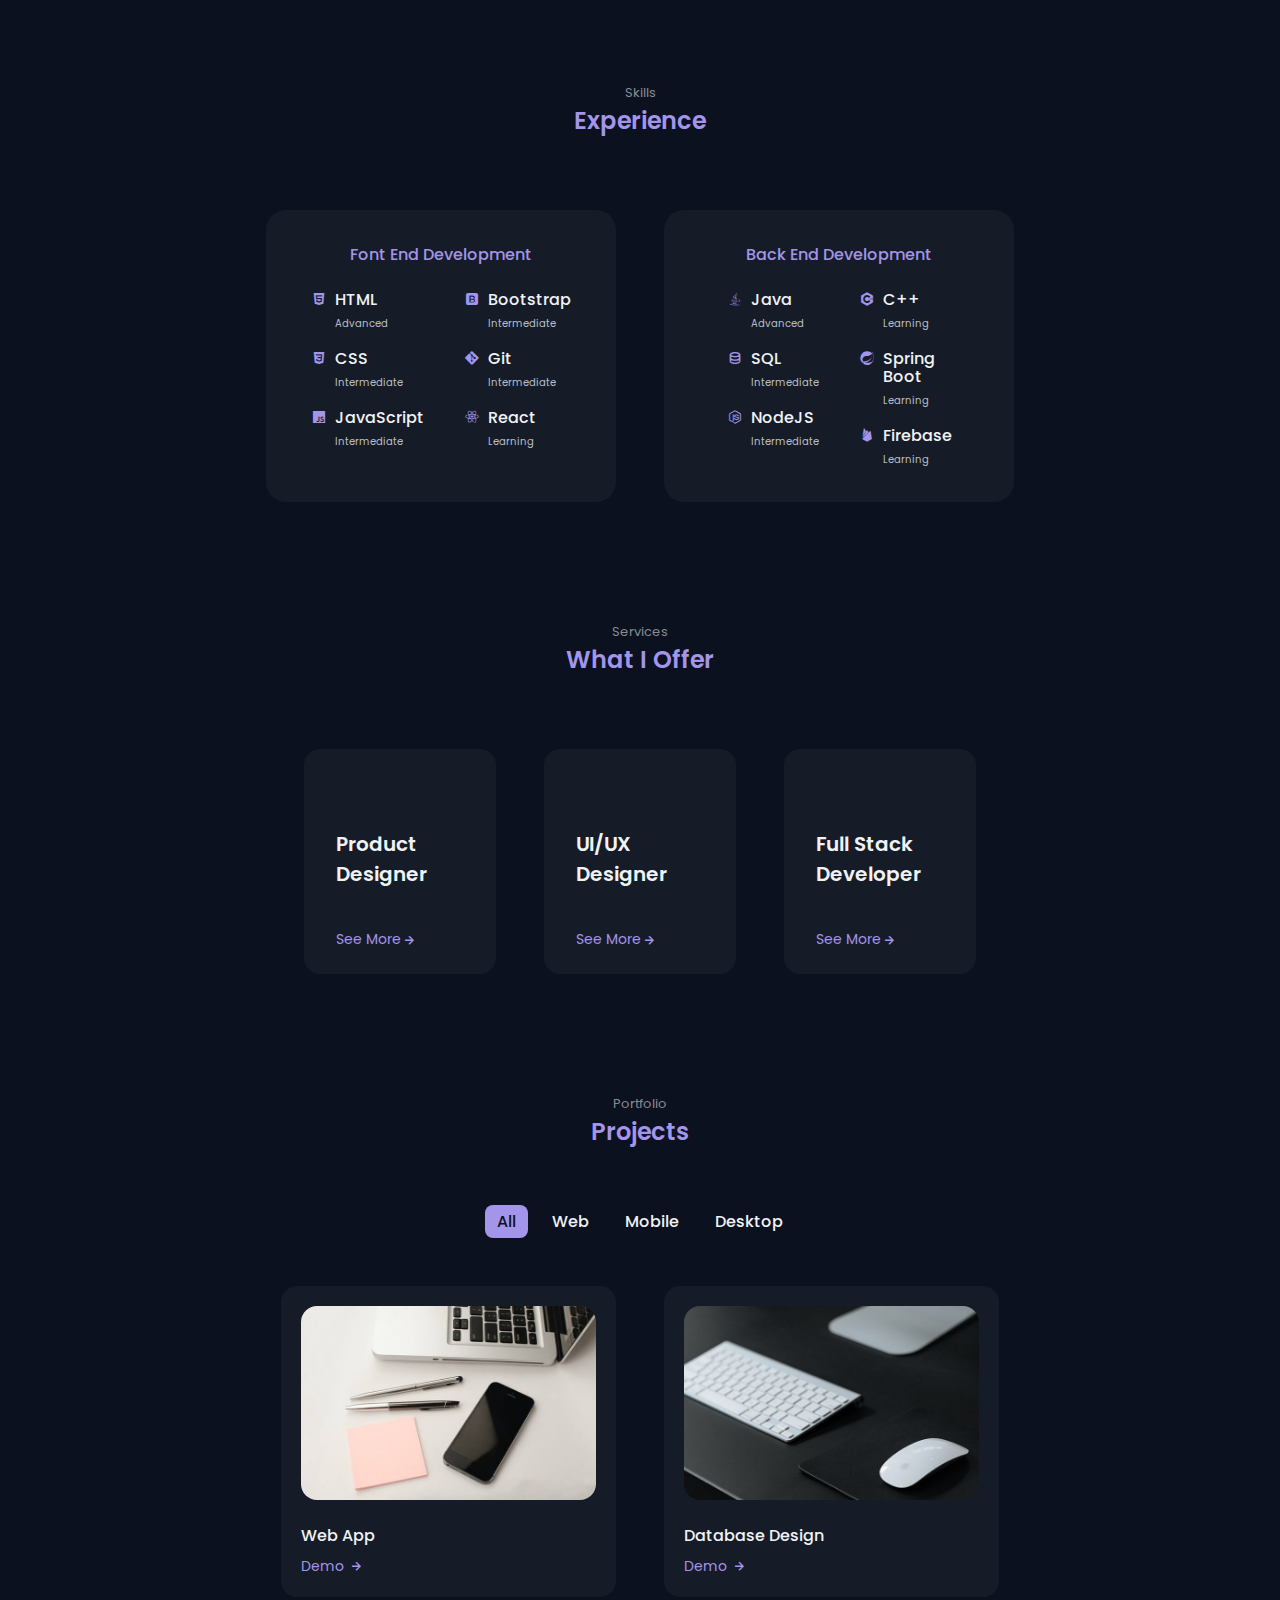
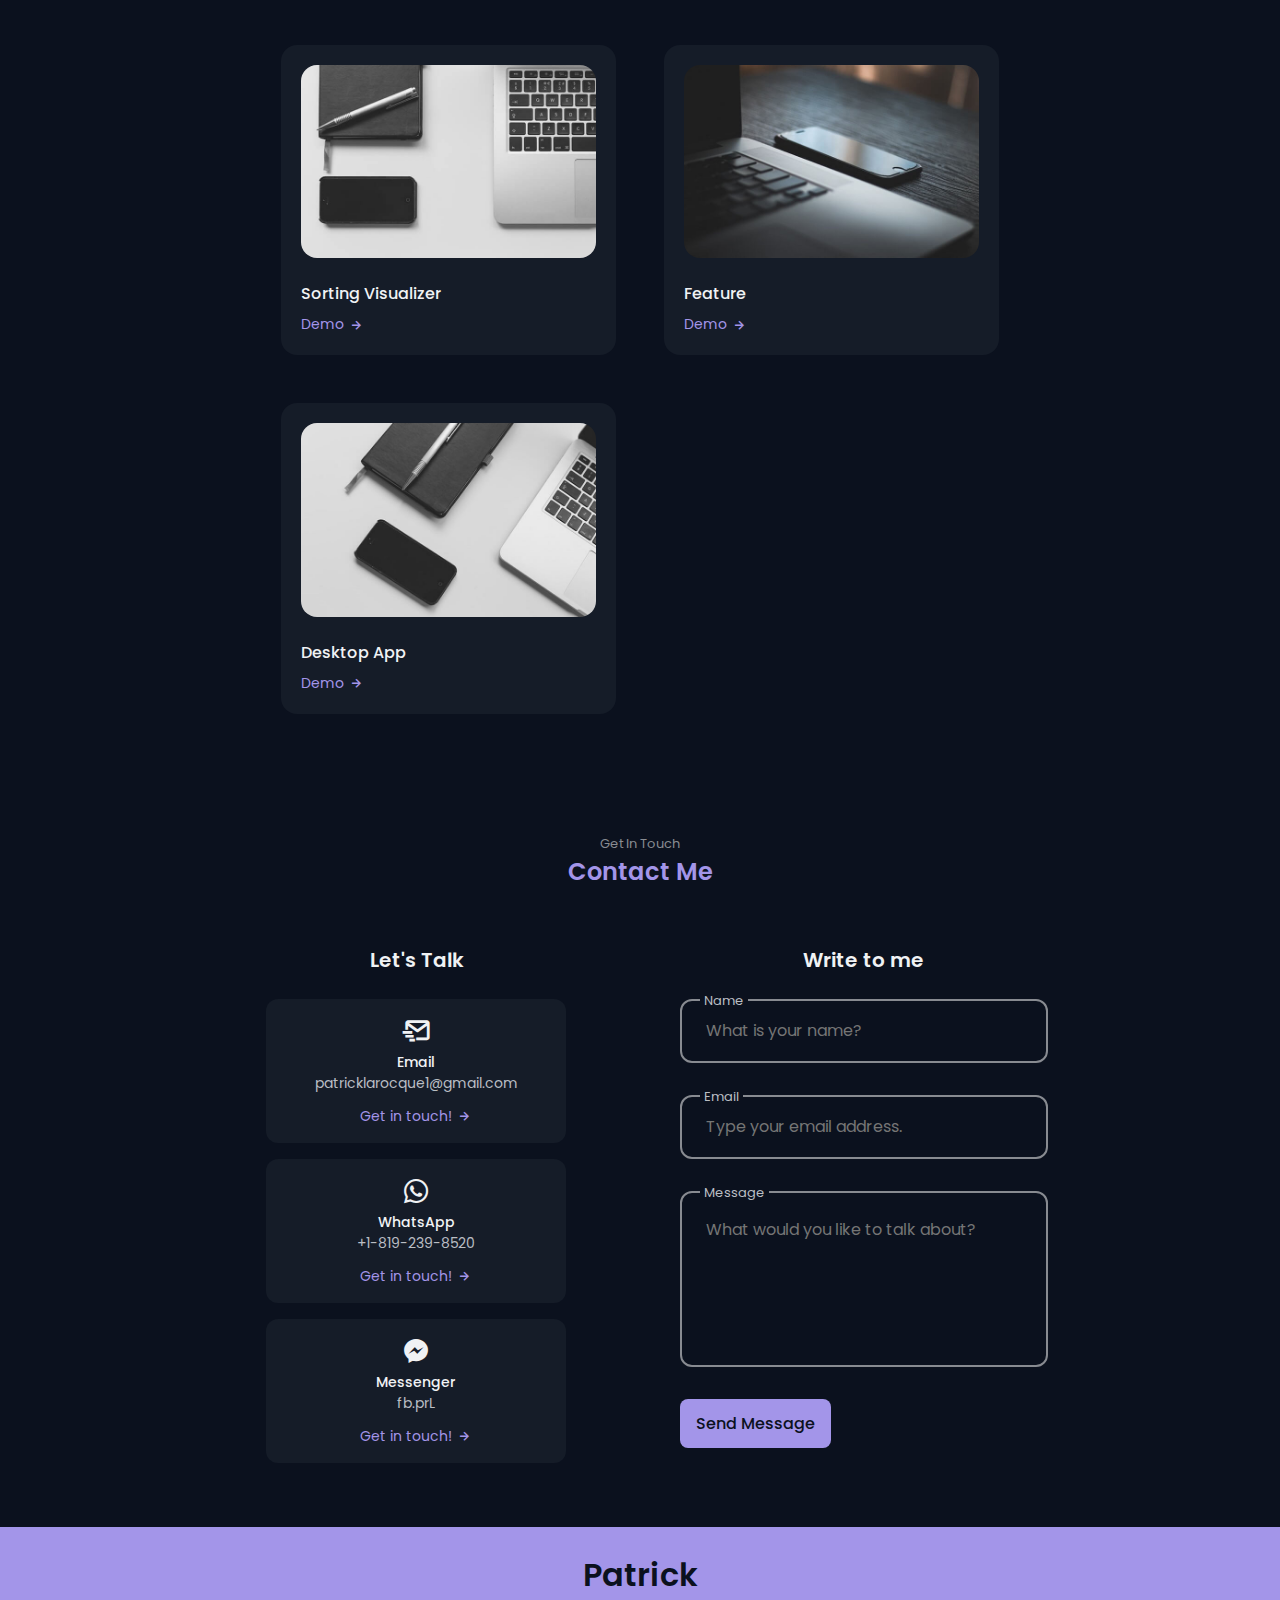
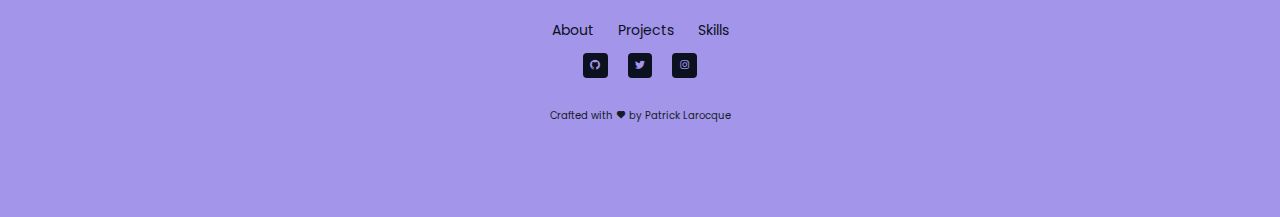
==== commit b9ab727d: "Fixed duplication error in skills section." ====
--- a/Portfolio Project/index.html
+++ b/Portfolio Project/index.html
@@ -277,275 +277,6 @@
         </div>
       </section>
 
-            <!--=============== SKILLS ===============-->
-      <section class="skills section" id="skills">
-        <span class="section__subtitle">Skills</span>
-        <h2 class="section__title">Experience</h2>
-
-        <div class="skills__container container grid">
-          <div class="skills__content">
-            <h3 class="skills__title">Font End Development</h3>
-
-            <div class="skills__box">
-
-              <div class="skills__group">
-                <div class="skills__data">
-                  <i class='bx bxl-html5 skills__icon'></i>
-
-                  <div>
-                    <h3 class="skills__name">HTML</h3>
-                    <span class="skills__level">Advanced</span>
-                  </div>
-                </div>
-
-                <div class="skills__data">
-                  <i class='bx bxl-css3 skills__icon' ></i>
-
-                  <div>
-                    <h3 class="skills__name">CSS</h3>
-                    <span class="skills__level">Intermediate</span>
-                  </div>
-                </div>
-
-                <div class="skills__data">
-                  <i class='bx bxl-javascript skills__icon' ></i>
-
-                  <div>
-                    <h3 class="skills__name">JavaScript</h3>
-                    <span class="skills__level">Intermediate</span>
-                  </div>
-                </div>
-              </div>
-
-              <div class="skills__group">
-                <div class="skills__data">
-                  <i class='bx bxl-bootstrap skills__icon' ></i>
-
-                  <div>
-                    <h3 class="skills__name">Bootstrap</h3>
-                    <span class="skills__level">Intermediate</span>
-                  </div>
-                </div>
-                
-                <div class="skills__data">
-                  <i class='bx bxl-git skills__icon' ></i>
-
-                  <div>
-                    <h3 class="skills__name">Git</h3>
-                    <span class="skills__level">Intermediate</span>
-                  </div>
-                </div>
-
-                <div class="skills__data">
-                  <i class='bx bxl-react skills__icon' ></i>
-
-                  <div>
-                    <h3 class="skills__name">React</h3>
-                    <span class="skills__level">Learning</span>
-                  </div>
-                </div>
-              </div>
-
-            </div>
-          </div>
-
-          <div class="skills__content">
-            <h3 class="skills__title">Back End Development</h3>
-
-            <div class="skills__box">
-
-              <div class="skills__group">
-                <div class="skills__data">
-                  <i class='bx bxl-java skills__icon' ></i>
-                  <div>
-                    <h3 class="skills__name">Java</h3>
-                    <span class="skills__level">Advanced</span>
-                  </div>
-                </div>
-
-                <div class="skills__data">
-                  <i class='bx bx-data skills__icon' ></i>
-                  <div>
-                    <h3 class="skills__name">SQL</h3>
-                    <span class="skills__level">Intermediate</span>
-                  </div>
-                </div>
-
-                <div class="skills__data">
-                  <i class='bx bxl-nodejs skills__icon' ></i>
-                  <div>
-                    <h3 class="skills__name">NodeJS</h3>
-                    <span class="skills__level">Intermediate</span>
-                  </div>
-                </div>
-              </div>
-
-              <div class="skills__group">
-                <div class="skills__data">
-                  <i class='bx bxl-c-plus-plus skills__icon'></i>
-                  <div>
-                    <h3 class="skills__name">C++</h3>
-                    <span class="skills__level">Learning</span>
-                  </div>
-                </div>
-                
-                <div class="skills__data">
-                  <i class='bx bxl-spring-boot skills__icon' ></i>
-
-                  <div>
-                    <h3 class="skills__name">Spring Boot</h3>
-                    <span class="skills__level">Learning</span>
-                  </div>
-                </div>
-
-                <div class="skills__data">
-                  <i class='bx bxl-firebase skills__icon' ></i>
-                  <div>
-                    <h3 class="skills__name">Firebase</h3>
-                    <span class="skills__level">Learning</span>
-                  </div>
-                </div>
-              </div>
-
-            </div>
-          </div>
-        </div>
-      </section>
-            <!--=============== SKILLS ===============-->
-      <section class="skills section" id="skills">
-        <span class="section__subtitle">Skills</span>
-        <h2 class="section__title">Experience</h2>
-
-        <div class="skills__container container grid">
-          <div class="skills__content">
-            <h3 class="skills__title">Font End Development</h3>
-
-            <div class="skills__box">
-
-              <div class="skills__group">
-                <div class="skills__data">
-                  <i class='bx bxl-html5 skills__icon'></i>
-
-                  <div>
-                    <h3 class="skills__name">HTML</h3>
-                    <span class="skills__level">Advanced</span>
-                  </div>
-                </div>
-
-                <div class="skills__data">
-                  <i class='bx bxl-css3 skills__icon' ></i>
-
-                  <div>
-                    <h3 class="skills__name">CSS</h3>
-                    <span class="skills__level">Intermediate</span>
-                  </div>
-                </div>
-
-                <div class="skills__data">
-                  <i class='bx bxl-javascript skills__icon' ></i>
-
-                  <div>
-                    <h3 class="skills__name">JavaScript</h3>
-                    <span class="skills__level">Intermediate</span>
-                  </div>
-                </div>
-              </div>
-
-              <div class="skills__group">
-                <div class="skills__data">
-                  <i class='bx bxl-bootstrap skills__icon' ></i>
-
-                  <div>
-                    <h3 class="skills__name">Bootstrap</h3>
-                    <span class="skills__level">Intermediate</span>
-                  </div>
-                </div>
-                
-                <div class="skills__data">
-                  <i class='bx bxl-git skills__icon' ></i>
-
-                  <div>
-                    <h3 class="skills__name">Git</h3>
-                    <span class="skills__level">Intermediate</span>
-                  </div>
-                </div>
-
-                <div class="skills__data">
-                  <i class='bx bxl-react skills__icon' ></i>
-
-                  <div>
-                    <h3 class="skills__name">React</h3>
-                    <span class="skills__level">Learning</span>
-                  </div>
-                </div>
-              </div>
-
-            </div>
-          </div>
-
-          <div class="skills__content">
-            <h3 class="skills__title">Back End Development</h3>
-
-            <div class="skills__box">
-
-              <div class="skills__group">
-                <div class="skills__data">
-                  <i class='bx bxl-java skills__icon' ></i>
-                  <div>
-                    <h3 class="skills__name">Java</h3>
-                    <span class="skills__level">Advanced</span>
-                  </div>
-                </div>
-
-                <div class="skills__data">
-                  <i class='bx bx-data skills__icon' ></i>
-                  <div>
-                    <h3 class="skills__name">SQL</h3>
-                    <span class="skills__level">Intermediate</span>
-                  </div>
-                </div>
-
-                <div class="skills__data">
-                  <i class='bx bxl-nodejs skills__icon' ></i>
-                  <div>
-                    <h3 class="skills__name">NodeJS</h3>
-                    <span class="skills__level">Intermediate</span>
-                  </div>
-                </div>
-              </div>
-
-              <div class="skills__group">
-                <div class="skills__data">
-                  <i class='bx bxl-c-plus-plus skills__icon'></i>
-                  <div>
-                    <h3 class="skills__name">C++</h3>
-                    <span class="skills__level">Learning</span>
-                  </div>
-                </div>
-                
-                <div class="skills__data">
-                  <i class='bx bxl-spring-boot skills__icon' ></i>
-
-                  <div>
-                    <h3 class="skills__name">Spring Boot</h3>
-                    <span class="skills__level">Learning</span>
-                  </div>
-                </div>
-
-                <div class="skills__data">
-                  <i class='bx bxl-firebase skills__icon' ></i>
-                  <div>
-                    <h3 class="skills__name">Firebase</h3>
-                    <span class="skills__level">Learning</span>
-                  </div>
-                </div>
-              </div>
-
-            </div>
-          </div>
-        </div>
-      </section>
-
       <!--=============== SERVICES ===============-->
       <section class="services section">
         <span class="section__subtitle">Services</span>
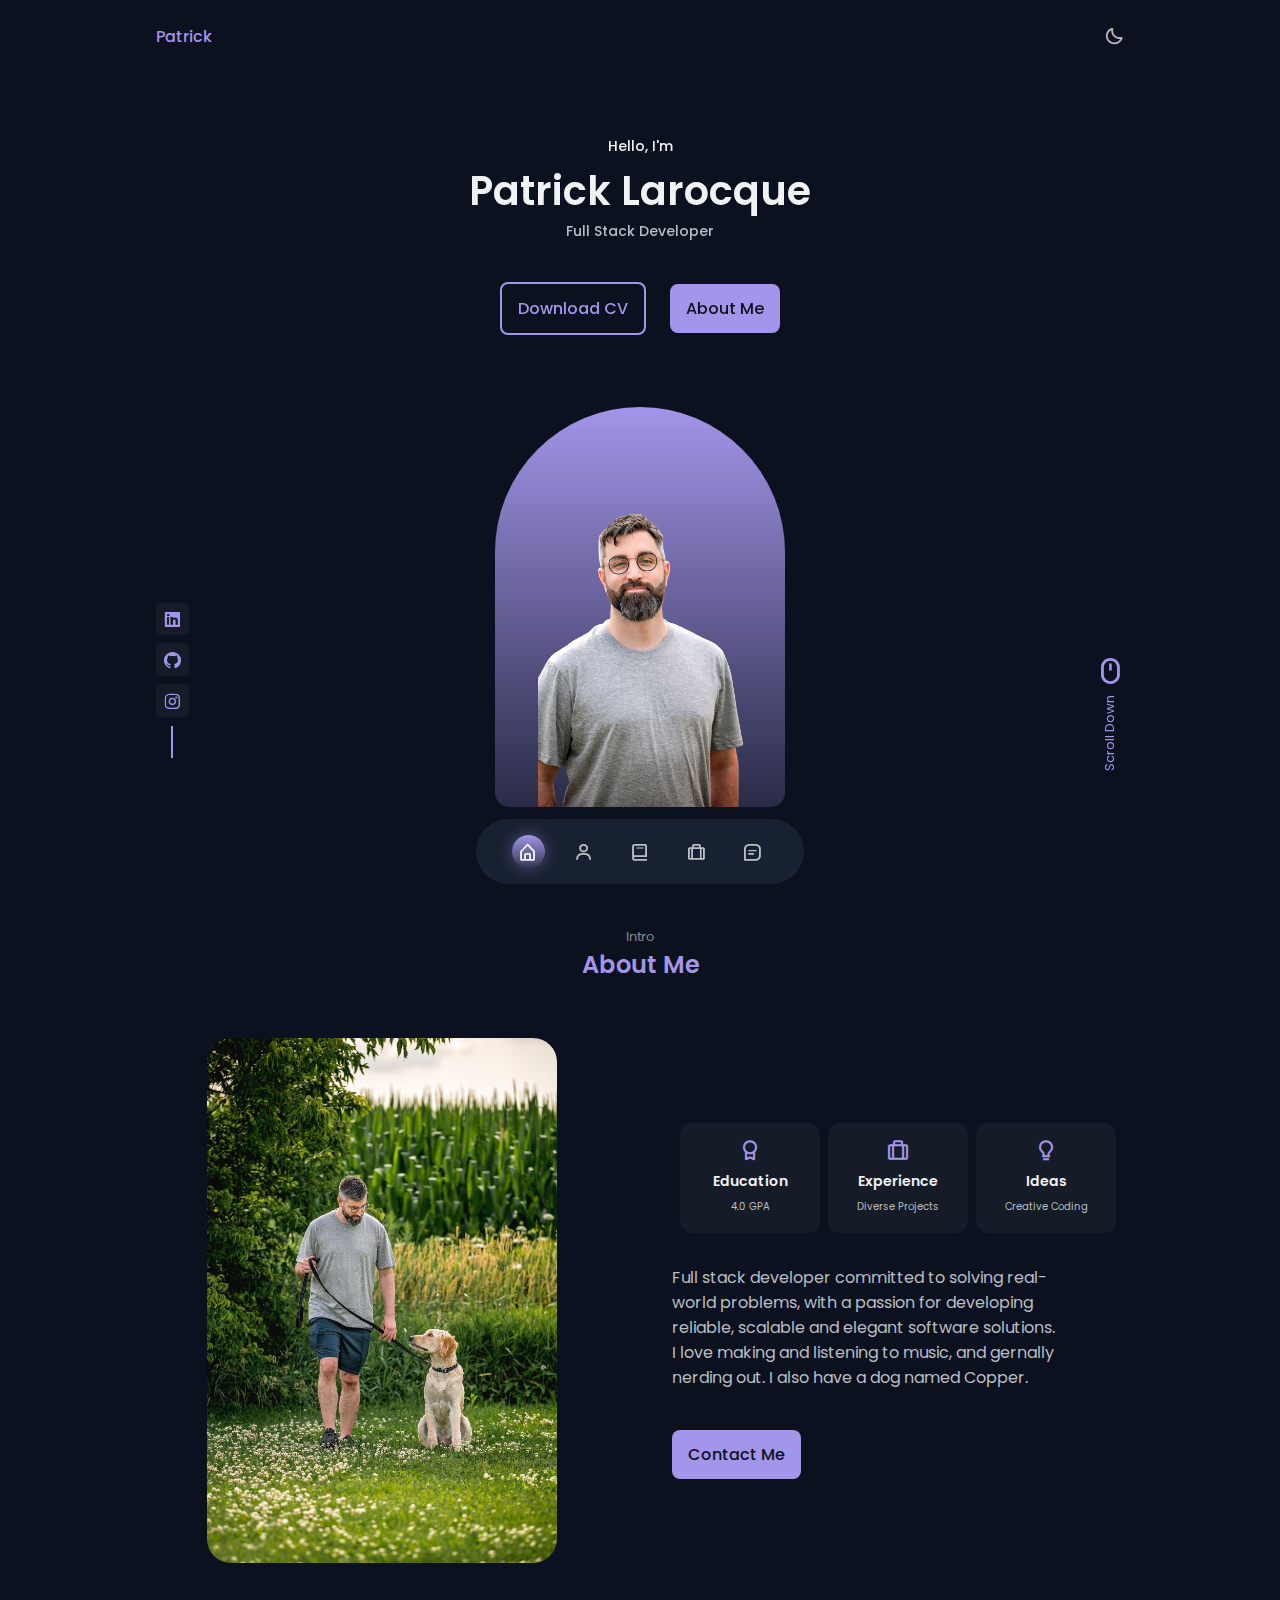
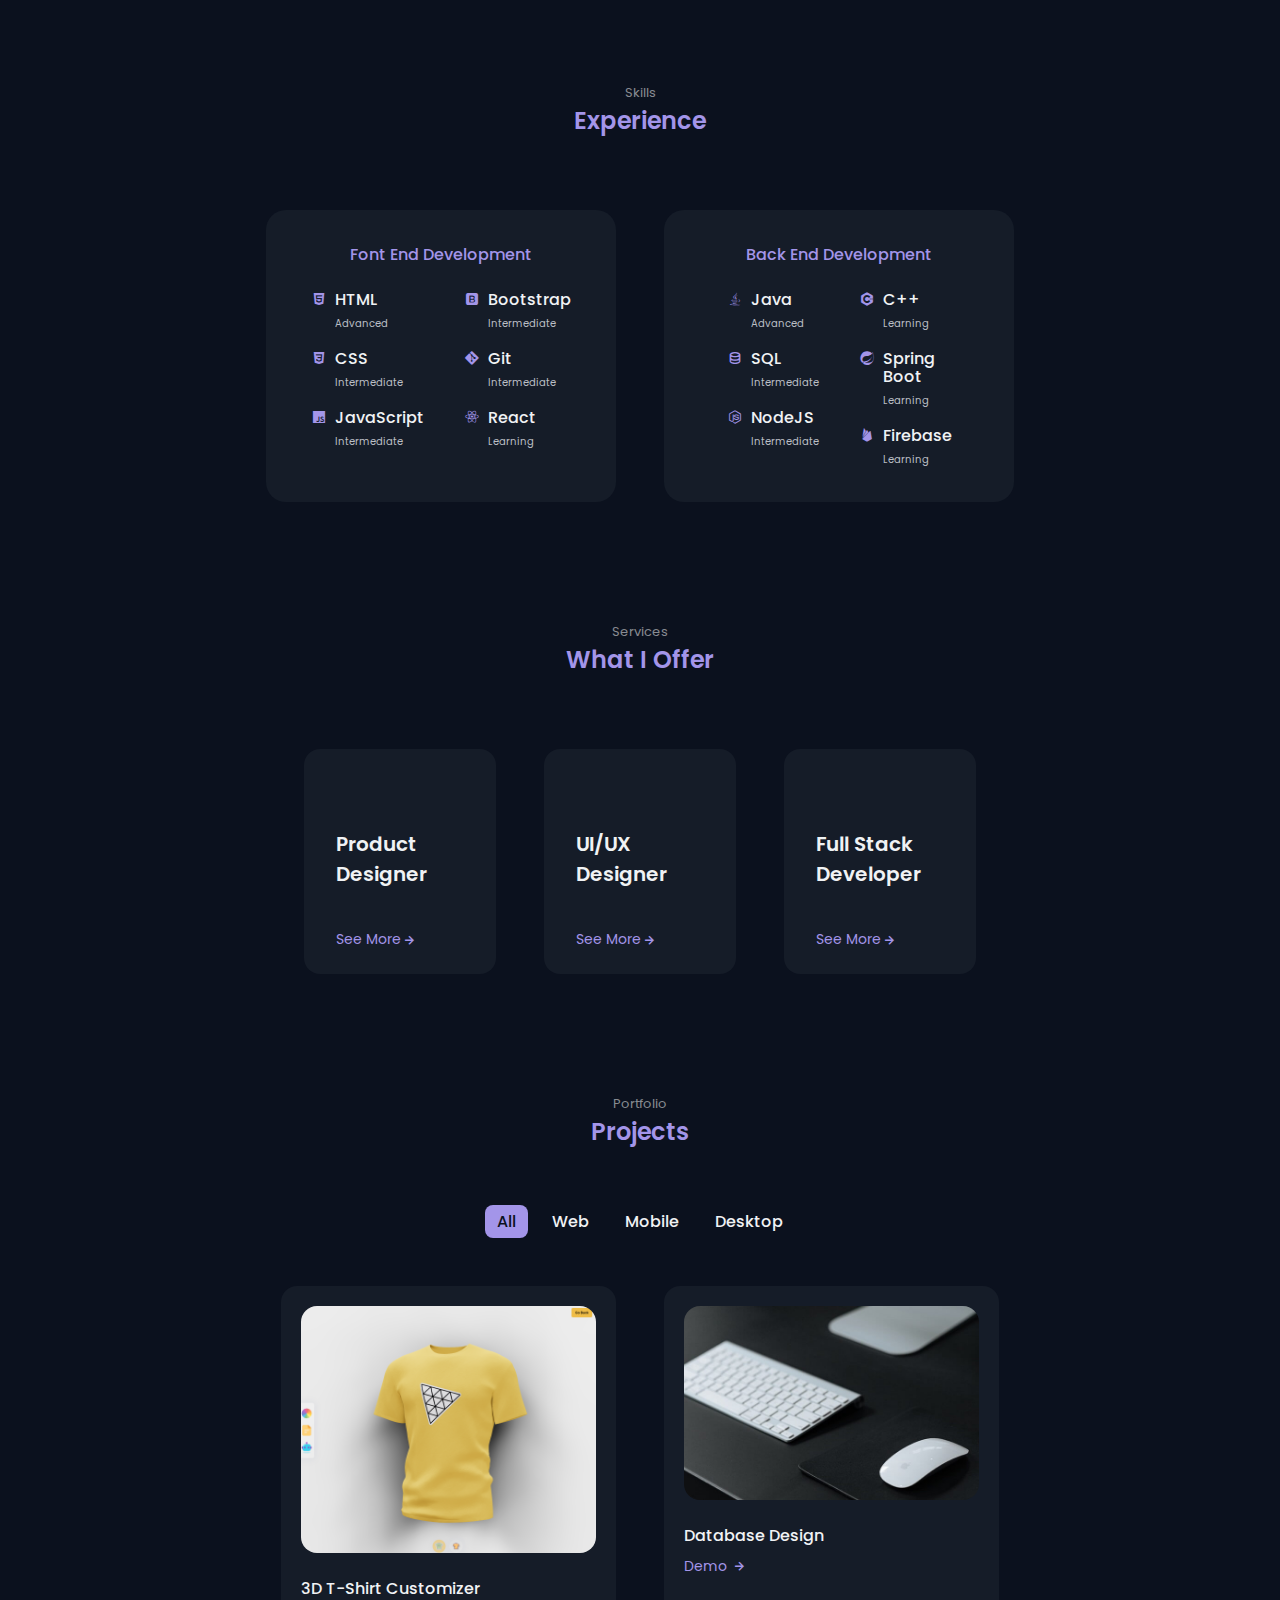
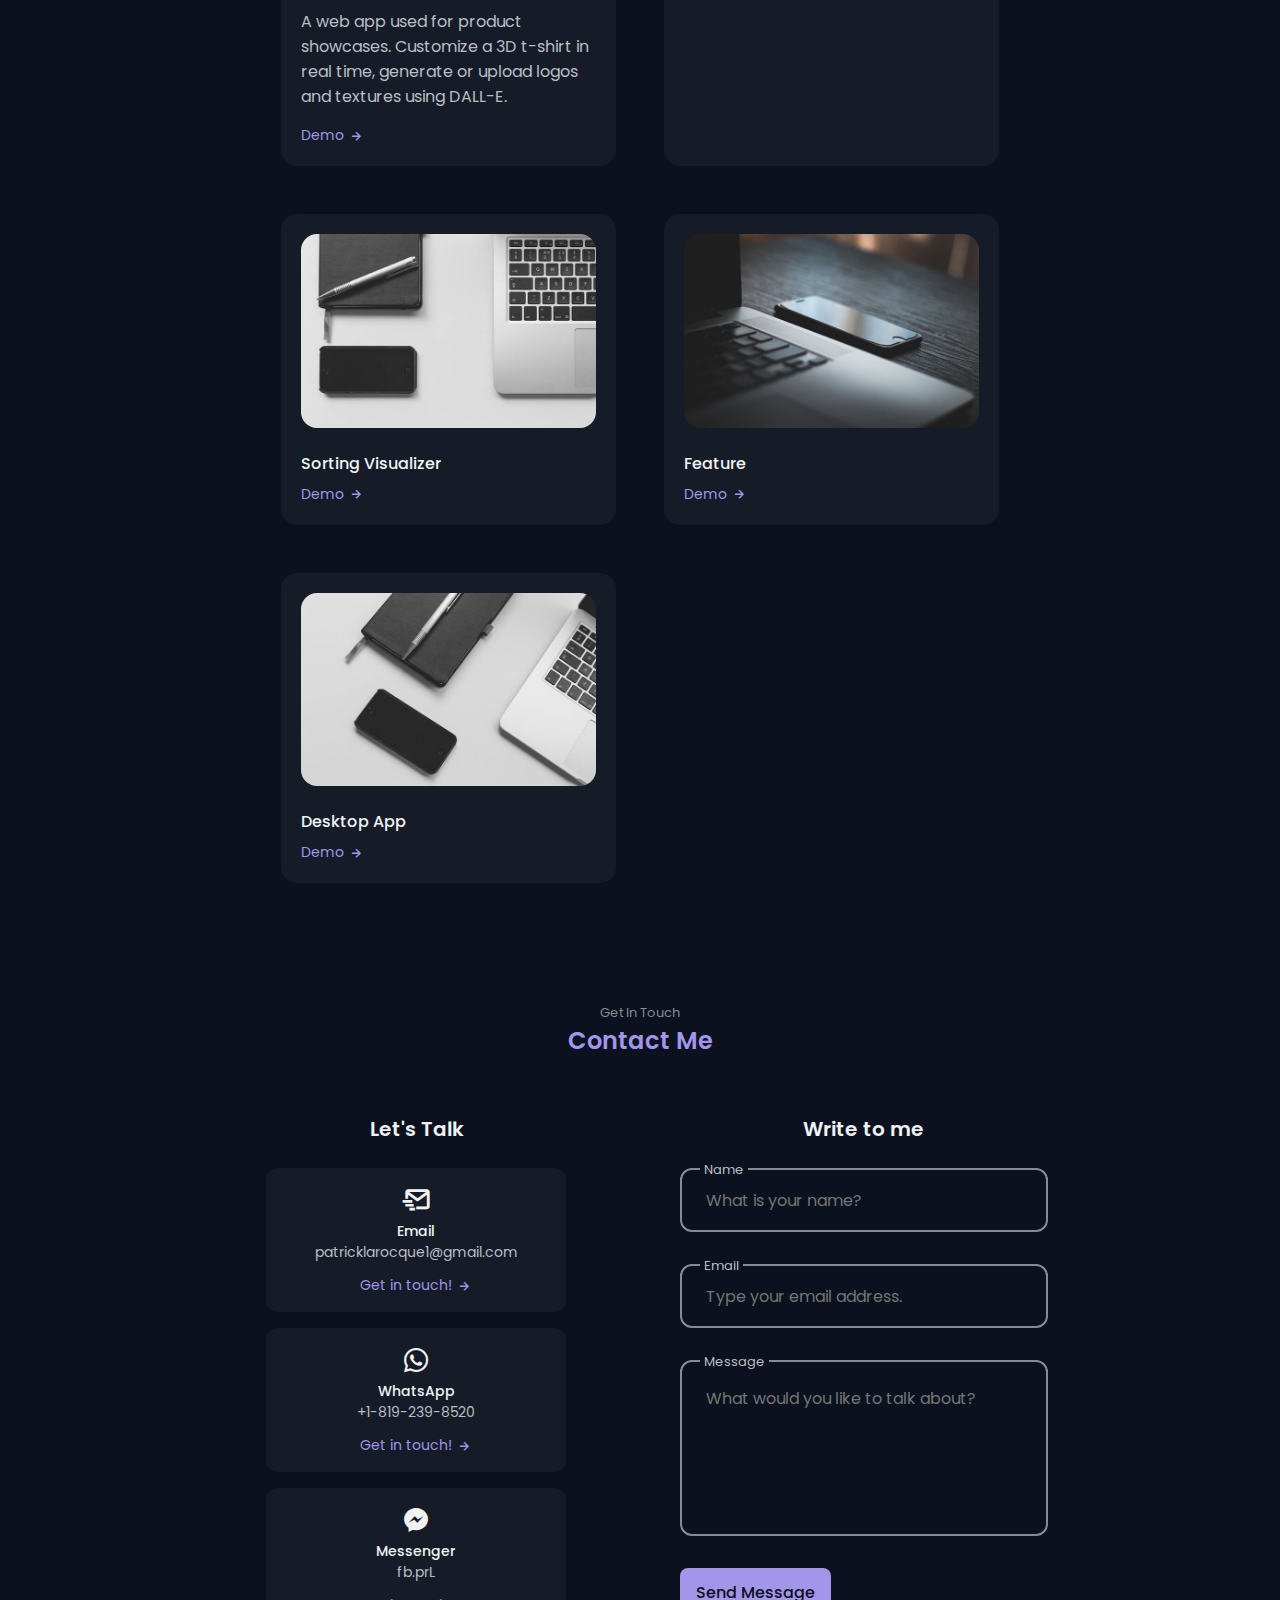
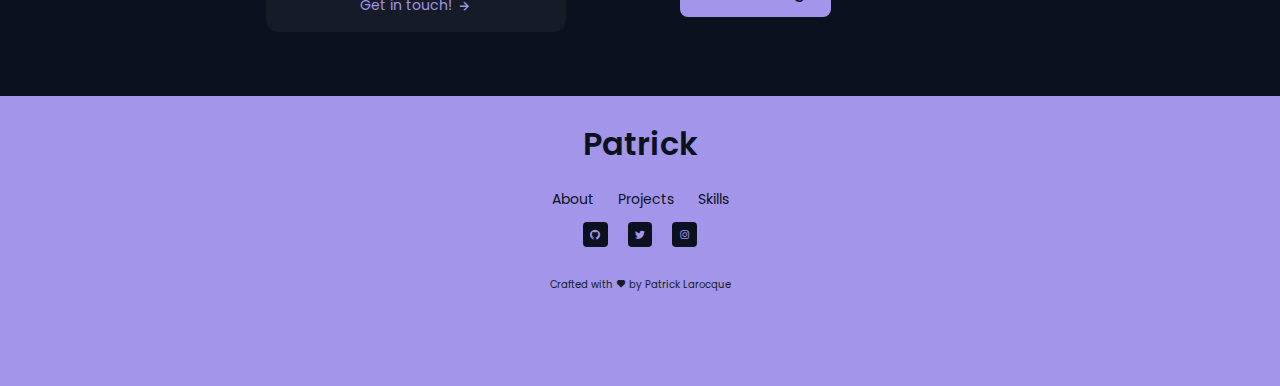
==== commit 75227c27: "Add new project to portfolio section." ====
--- a/Portfolio Project/index.html
+++ b/Portfolio Project/index.html
@@ -437,9 +437,10 @@
 
         <div class="work__container container grid">
           <div class="work__card mix web">
-            <img src="Assets/work1.jpg" alt="" class="work__img">
-            <h3 class="work__title">Web App</h3>
-            <a href="" class="work__button">Demo
+            <img src="Assets/TShirtCustomizer.png" alt="" class="work__img">
+            <h3 class="work__title">3D T-Shirt Customizer</h3>
+            <p class="project__description">A web app used for product showcases. Customize a 3D t-shirt in real time, generate or upload logos and textures using DALL-E.</p>
+            <a href="https://sage-fox-0c988d.netlify.app/?fbclid=IwAR15NYtBXLWzEnkboqJPnbLD8qc7QWGGhJ7pg6D8jtGaffwTsbEDqLaNWQU" class="work__button">Demo
               <i class='bx bx-right-arrow-alt work__icon' ></i>
             </a>
           </div>
--- a/Portfolio Project/CSS/styles.css
+++ b/Portfolio Project/CSS/styles.css
@@ -663,6 +663,11 @@
 .work__img {
   border-radius: 1rem;
   margin-bottom: .75rem;
+}
+
+.project__description {
+  padding-bottom: 1rem;
+  max-width: 290px;
 }
 
 .work__title {
